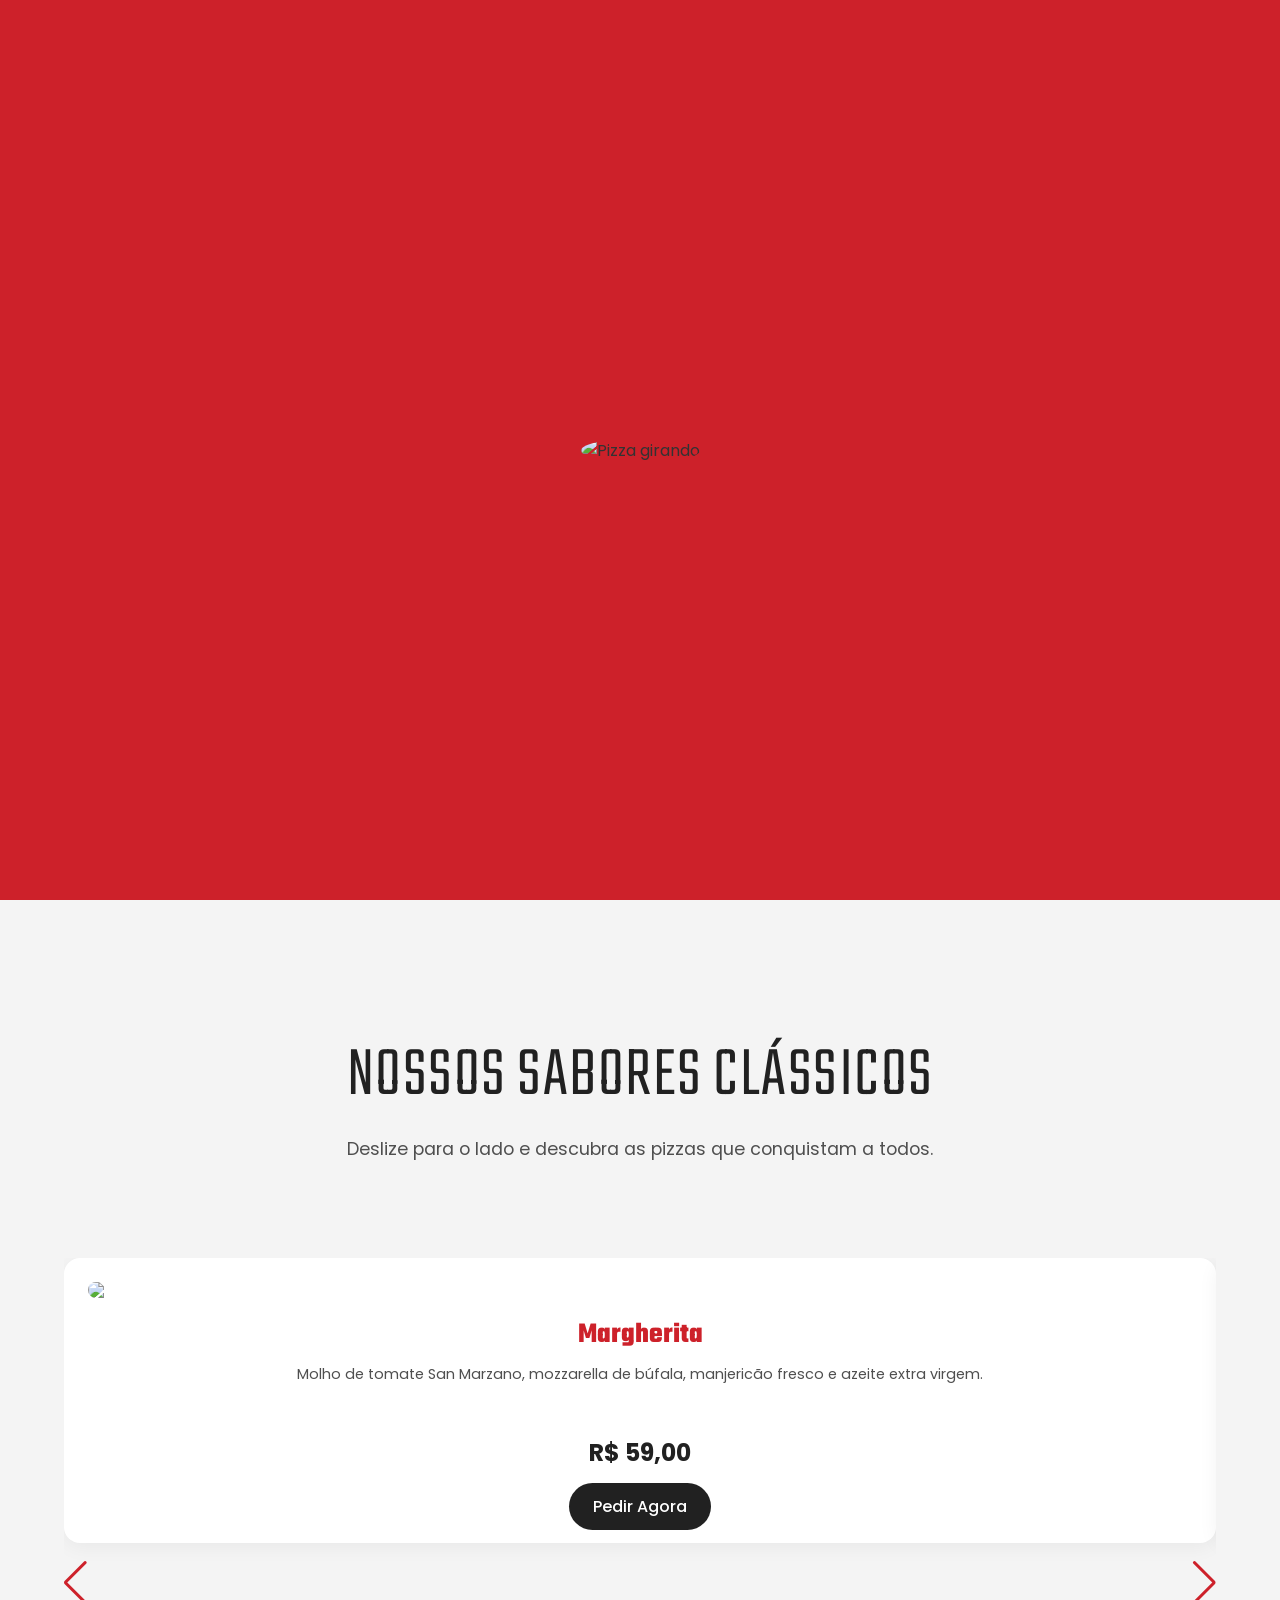
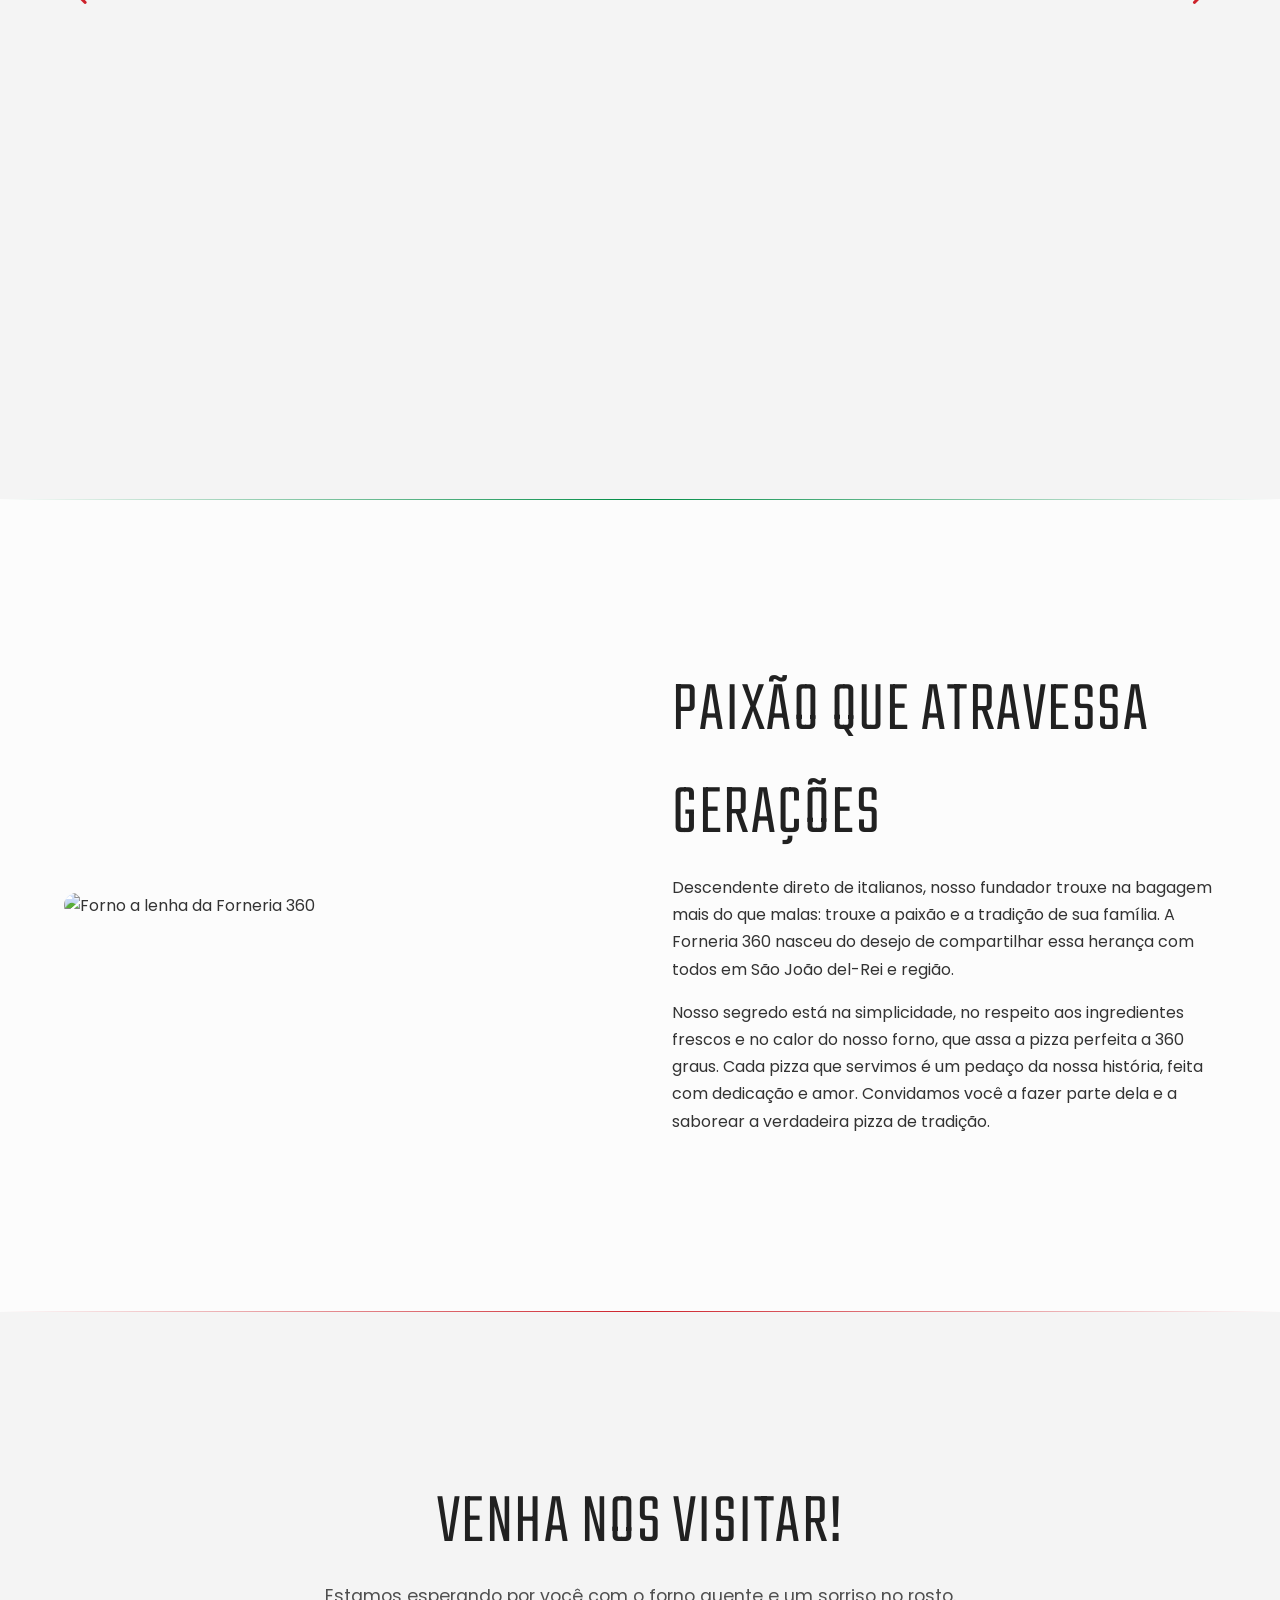
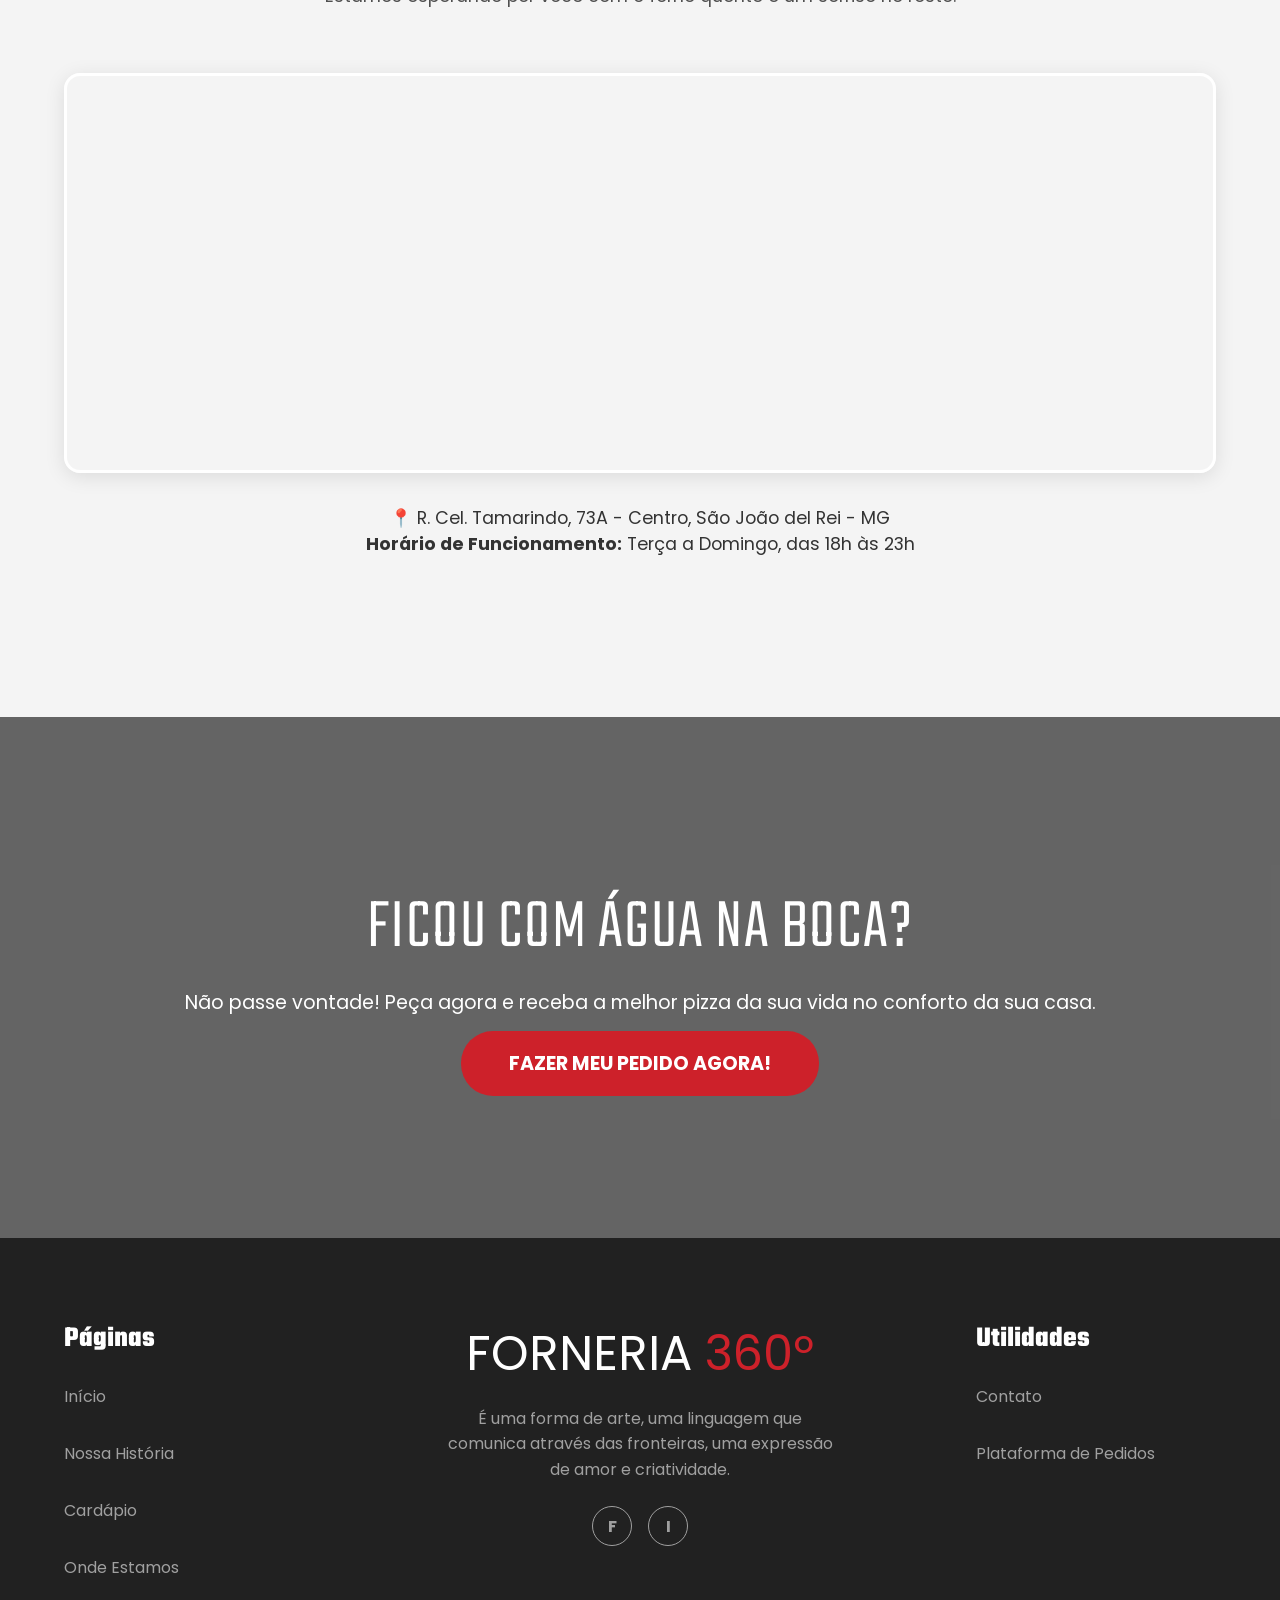
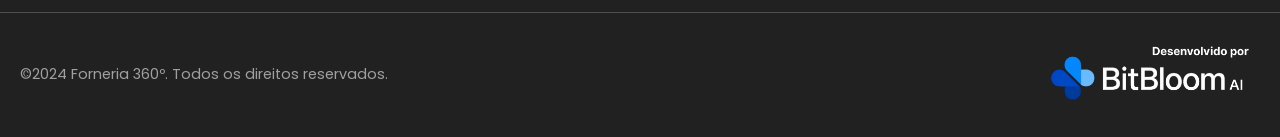
==== index.html @ ec09f600 "imagens" ====
<!DOCTYPE html>
<html lang="pt-BR">
<head>
    <meta charset="UTF-8">
    <meta name="viewport" content="width=device-width, initial-scale=1.0">
    <title>Forneria 360º - A Verdadeira Pizza Napolitana</title>
    
    <link rel="icon" type="image/png" href="/images/favicon.ico"> 

    <!-- CSS -->
    <link rel="stylesheet" href="style.css">
    
    <!-- Google Fonts -->
    <link rel="preconnect" href="https://fonts.googleapis.com">
    <link rel="preconnect" href="https://fonts.gstatic.com" crossorigin>
    <link href="https://fonts.googleapis.com/css2?family=Poppins:wght@300;400;500;600;700;800&family=Teko:wght@500;600;700&display=swap" rel="stylesheet">
    
    <!-- Swiper.js (Carrossel) -->
    <link rel="stylesheet" href="https://cdn.jsdelivr.net/npm/swiper@11/swiper-bundle.min.css"/>
    
    <!-- Leaflet.js (Mapa) -->
    <link rel="stylesheet" href="https://unpkg.com/leaflet@1.9.4/dist/leaflet.css" integrity="sha256-p4NxAoJBhIIN+hmNHrzRCf9tD/miZyoHS5obTRR9BMY=" crossorigin=""/>
</head>
<body>

    <!-- ===== PRELOADER (TELA DE LOADING) ===== -->
    <div id="preloader">
        <div class="pizza-spinner">
            <img src="/images/spinner.png" alt="Pizza girando" class="pizza-slice">
        </div>
    </div>

    <!-- ===== HEADER (CABEÇALHO) ===== -->
    <header id="header">
        <nav class="container">
            <!-- LOGO ATUALIZADA AQUI -->
            <a href="#home" class="logo">
                <img src="/images/logo_forneria.png" alt="Logo Forneria 360º">
            </a>
            <div class="menu">
                <ul class="grid">
                    <li><a class="title" href="#home">Início</a></li>
                    <li><a class="title" href="#menu-sabores">Cardápio</a></li>
                    <li><a class="title" href="#about">Nossa História</a></li>
                    <li><a class="title" href="#location">Onde Estamos</a></li>
                </ul>
            </div>
            <a href="https://instadelivery.com.br/forneria360?fbclid=PAZXh0bgNhZW0CMTEAAadMoeorT52bP5qOKK-mt5HWtqAfTH7kxWvKrYP82bFTUsYoMqRllgvjH0I85g_aem_zPpnWVK3sKu0GFdWntyaBA" target="_blank" class="btn-primary">Peça Online</a>
            <div class="toggle icon-menu">☰</div>
            <div class="toggle icon-close">✕</div>
        </nav>
    </header>

    <main>
        <!-- ===== HOME (SEÇÃO INICIAL) ===== -->
        <section class="section" id="home">
            <div class="container grid">
                <div class="image">
                    <img src="/images/banner_inicio.jpg" 
                         alt="Banner com uma pizza napolitana deliciosa"
                         onerror="this.onerror=null;this.src='https://placehold.co/600x600/c0392b/ffffff?text=Erro+ao+carregar+imagem';">
                </div>
                <div class="text">
                    <h1 class="title">A verdadeira arte da pizza napolitana</h1>
                    <p>Massa de longa fermentação, ingredientes frescos e paixão em cada fatia. Sinta o sabor da tradição direto do nosso forno para sua mesa.</p>
                    <a class="button" href="https://instadelivery.com.br/forneria360?fbclid=PAZXh0bgNhZW0CMTEAAadMoeorT52bP5qOKK-mt5HWtqAfTH7kxWvKrYP82bFTUsYoMqRllgvjH0I85g_aem_zPpnWVK3sKu0GFdWntyaBA" target="_blank" >Ver Cardápio</a>
                </div>
            </div>
        </section>

        <div class="divider-1"></div>

        <!-- ===== MENU DE SABORES (CARROSSEL) ===== -->
        <section class="section" id="menu-sabores">
            <div class="container">
                <header>
                    <h2 class="title">Nossos Sabores Clássicos</h2>
                    <p class="subtitle">Deslize para o lado e descubra as pizzas que conquistam a todos.</p>
                </header>
                <div class="swiper-container">
                    <div class="swiper">
                        <div class="swiper-wrapper">
                            <!-- Pizza Card 1 -->
                            <div class="swiper-slide">
                                <div class="pizza-card">
                                    <div class="pizza-image">
                                        <img src="/images/marguerita.jpg"
                                             onerror="this.onerror=null;this.src='https://placehold.co/400x400/27ae60/ffffff?text=Erro';">
                                    </div>
                                    <h3 class="pizza-title">Margherita</h3>
                                    <p class="pizza-description">Molho de tomate San Marzano, mozzarella de búfala, manjericão fresco e azeite extra virgem.</p>
                                    <span class="pizza-price">R$ 59,00</span>
                                    <a href="https://instadelivery.com.br/forneria360?fbclid=PAZXh0bgNhZW0CMTEAAadMoeorT52bP5qOKK-mt5HWtqAfTH7kxWvKrYP82bFTUsYoMqRllgvjH0I85g_aem_zPpnWVK3sKu0GFdWntyaBA" target="_blank" class="btn-secondary">Pedir Agora</a>
                                </div>
                            </div>
                            <!-- Pizza Card 2 -->
                            <div class="swiper-slide">
                                <div class="pizza-card">
                                    <div class="pizza-image">
                                        <img src="/images/calabresa.jpg"
                                             onerror="this.onerror=null;this.src='https://placehold.co/400x400/c0392b/ffffff?text=Erro';">
                                    </div>
                                    <h3 class="pizza-title">Calabresa</h3>
                                    <p class="pizza-description">Linguiça calabresa artesanal curada, cebola roxa caramelizada e azeitonas pretas.</p>
                                    <span class="pizza-price">R$ 59,00</span>
                                    <a href="https://instadelivery.com.br/forneria360?fbclid=PAZXh0bgNhZW0CMTEAAadMoeorT52bP5qOKK-mt5HWtqAfTH7kxWvKrYP82bFTUsYoMqRllgvjH0I85g_aem_zPpnWVK3sKu0GFdWntyaBA" target="_blank" class="btn-secondary">Pedir Agora</a>
                                </div>
                            </div>
                            <!-- Pizza Card 2 -->
                            <div class="swiper-slide">
                                <div class="pizza-card">
                                    <div class="pizza-image">
                                        <img src="/images/peperoni.jpg"
                                             onerror="this.onerror=null;this.src='https://placehold.co/400x400/c0392b/ffffff?text=Erro';">
                                    </div>
                                    <h3 class="pizza-title">Pepperoni</h3>
                                    <p class="pizza-description">Seu sabor marcante e levemente picante a torna uma das opções mais populares e amadas em pizzarias de todo o mundo.</p>
                                    <span class="pizza-price">R$ 75,00</span>
                                    <a href="https://instadelivery.com.br/forneria360?fbclid=PAZXh0bgNhZW0CMTEAAadMoeorT52bP5qOKK-mt5HWtqAfTH7kxWvKrYP82bFTUsYoMqRllgvjH0I85g_aem_zPpnWVK3sKu0GFdWntyaBA" target="_blank" class="btn-secondary">Pedir Agora</a>
                                </div>
                            </div>
                            <!-- Pizza Card 3 -->
                            <div class="swiper-slide">
                                <div class="pizza-card">
                                    <div class="pizza-image">
                                        <img src="/images/3queijos.jpg"
                                             onerror="this.onerror=null;this.src='https://placehold.co/400x400/f1c40f/ffffff?text=Erro';">
                                    </div>
                                    <h3 class="pizza-title">Três Queijos</h3>
                                    <p class="pizza-description">Uma combinação perfeita de mozzarella, provolone e parmesão.</p>
                                    <span class="pizza-price">R$ 69,00</span>
                                    <a href="https://instadelivery.com.br/forneria360?fbclid=PAZXh0bgNhZW0CMTEAAadMoeorT52bP5qOKK-mt5HWtqAfTH7kxWvKrYP82bFTUsYoMqRllgvjH0I85g_aem_zPpnWVK3sKu0GFdWntyaBA" target="_blank" class="btn-secondary">Pedir Agora</a>
                                </div>
                            </div>
                             <!-- Pizza Card 4 -->
                            <div class="swiper-slide">
                                <div class="pizza-card">
                                    <div class="pizza-image">
                                        <img src="/images/bacon.jpg"
                                             onerror="this.onerror=null;this.src='https://placehold.co/400x400/8e44ad/ffffff?text=Erro';">
                                    </div>
                                    <h3 class="pizza-title">Bacon</h3>
                                    <p class="pizza-description">Deliciosa combinação de bacon croante com cebola roxa, simplesmente irresistível.</p>
                                    <span class="pizza-price">R$ 59,00</span>
                                    <a href="https://instadelivery.com.br/forneria360?fbclid=PAZXh0bgNhZW0CMTEAAadMoeorT52bP5qOKK-mt5HWtqAfTH7kxWvKrYP82bFTUsYoMqRllgvjH0I85g_aem_zPpnWVK3sKu0GFdWntyaBA" target="_blank" class="btn-secondary">Pedir Agora</a>
                                </div>
                            </div>
                            <!-- Pizza Card 5 -->
                            <div class="swiper-slide">
                                <div class="pizza-card">
                                    <div class="pizza-image">
                                        <img src="/images/frango.jpg"
                                             onerror="this.onerror=null;this.src='https://placehold.co/400x400/8e44ad/ffffff?text=Erro';">
                                    </div>
                                    <h3 class="pizza-title">Frango</h3>
                                    <p class="pizza-description">Sabor que nunca se esquece, frango desfiado om milho verde.</p>
                                    <span class="pizza-price">R$ 59,00</span>
                                    <a href="https://instadelivery.com.br/forneria360?fbclid=PAZXh0bgNhZW0CMTEAAadMoeorT52bP5qOKK-mt5HWtqAfTH7kxWvKrYP82bFTUsYoMqRllgvjH0I85g_aem_zPpnWVK3sKu0GFdWntyaBA" target="_blank" class="btn-secondary">Pedir Agora</a>
                                </div>
                            </div>
                        </div>
                        <!-- Navegação do Carrossel -->
                        <div class="swiper-button-next"></div>
                        <div class="swiper-button-prev"></div>
                    </div>
                </div>
            </div>
        </section>

        <div class="divider-2"></div>

        <!-- ===== ABOUT (NOSSA HISTÓRIA) ===== -->
        <section class="section" id="about">
            <div class="container grid">
                <div class="image">
                     <img src="/images/fornoalenha.jpg" 
                         alt="Forno a lenha da Forneria 360"
                         onerror="this.onerror=null;this.src='https://placehold.co/600x700/008C45/ffffff?text=Erro';">
                </div>
                <div class="text">
                    <h2 class="title">Paixão que atravessa gerações</h2>
                    <p>Descendente direto de italianos, nosso fundador trouxe na bagagem mais do que malas: trouxe a paixão e a tradição de sua família. A Forneria 360 nasceu do desejo de compartilhar essa herança com todos em São João del-Rei e região.</p>
                    <p>Nosso segredo está na simplicidade, no respeito aos ingredientes frescos e no calor do nosso forno, que assa a pizza perfeita a 360 graus. Cada pizza que servimos é um pedaço da nossa história, feita com dedicação e amor. Convidamos você a fazer parte dela e a saborear a verdadeira pizza de tradição.</p>
                </div>
            </div>
        </section>

        <div class="divider-1"></div>

        <!-- ===== LOCATION (LOCALIZAÇÃO) ===== -->
        <section class="section" id="location">
        <div class="container">
            <header>
            <h2 class="title">Venha nos visitar!</h2>
            <p class="subtitle">Estamos esperando por você com o forno quente e um sorriso no rosto.</p>
            </header>

            <!-- LINK DO GOOGLE MAPS -->
            <a href="https://maps.app.goo.gl/hgy1tNFH4EYnuaqj9" 
            target="_blank" 
            rel="noopener noreferrer" 
            style="display:block;">
            <div id="map"></div>
            </a>

            <div class="address-info">
            <p>📍 R. Cel. Tamarindo, 73A - Centro, São João del Rei - MG</p>
            <p><strong>Horário de Funcionamento:</strong> Terça a Domingo, das 18h às 23h</p>
            </div>
        </div>
        </section>
        
        <!-- ===== CTA FINAL ===== -->
        <section class="section" id="cta-final">
            <div class="container">
                <h2 class="title">Ficou com água na boca?</h2>
                <p>Não passe vontade! Peça agora e receba a melhor pizza da sua vida no conforto da sua casa.</p>
                <a href="https://instadelivery.com.br/forneria360?fbclid=PAZXh0bgNhZW0CMTEAAadMoeorT52bP5qOKK-mt5HWtqAfTH7kxWvKrYP82bFTUsYoMqRllgvjH0I85g_aem_zPpnWVK3sKu0GFdWntyaBA" target="_blank" class="btn-primary-lg">Fazer meu Pedido Agora!</a>
            </div>
        </section>

    </main>

    <!-- ===== FOOTER (RODAPÉ) ===== -->
    <footer class="section">
        <div class="container footer-grid">
            <!-- Coluna de Páginas -->
            <div class="footer-links">
                <h3 class="footer-title">Páginas</h3>
                <ul>
                    <li><a href="#home">Início</a></li>
                    <li><a href="#about">Nossa História</a></li>
                    <li><a href="#menu-sabores">Cardápio</a></li>
                    <li><a href="#location">Onde Estamos</a></li>
                </ul>
            </div>

            <!-- Coluna Central -->
            <div class="footer-brand">
                <a class="logo logo-alt" href="#home">FORNERIA <span>360º</span></a>
                <p class="footer-description">É uma forma de arte, uma linguagem que comunica através das fronteiras, uma expressão de amor e criatividade.</p>
                <div class="social-links">
                    <a href="https://www.facebook.com/people/Forneria-360/61574244879797/#" target="_blank" class="social-icon">F</a>
                    <a href="https://www.instagram.com/forneria_360/" target="_blank" class="social-icon">I</a>
                </div>
            </div>

            <!-- Coluna de Utilidades -->
            <div class="footer-links">
                <h3 class="footer-title">Utilidades</h3>
                <ul>
                    <li><a href="https://wa.me/5532999413289?text=Gostaria%20de%20pedir%20uma%20pizza!" target="_blank" >Contato</a></li>
                    <li><a href="https://instadelivery.com.br/forneria360?fbclid=PAZXh0bgNhZW0CMTEAAadMoeorT52bP5qOKK-mt5HWtqAfTH7kxWvKrYP82bFTUsYoMqRllgvjH0I85g_aem_zPpnWVK3sKu0GFdWntyaBA" target="_blank" >Plataforma de Pedidos</a></li>
                </ul>
            </div>
        </div>
        <div class="footer-bottom">
            <p>©2024 Forneria 360º. Todos os direitos reservados.</p>
            <div class="developer">
                <a href="https://bitbloomai.com" target="_blank">
                  <img class="logoBB" src="/images/bbai-logo.png" alt="Logo BitBloom AI">
                </a>
            </div>
        </div>
    </footer>

    <!-- Scripts -->
    <!-- Swiper.js -->
    <script src="https://cdn.jsdelivr.net/npm/swiper@11/swiper-bundle.min.js"></script>
    <!-- Leaflet.js -->
    <script src="https://unpkg.com/leaflet@1.9.4/dist/leaflet.js" integrity="sha256-20nQCchB9co0qIjJZRGuk2/Z9VM+kNiyxNV1lvTlZBo=" crossorigin=""></script>
    <!-- ScrollReveal (Animações de Scroll) -->
    <script src="https://unpkg.com/scrollreveal"></script>
    <!-- Arquivo JS principal -->
    <script src="script.js"></script>
</body>
</html>
---- style.css ----
/* ===== RESET ===== */
* {
    margin: 0;
    padding: 0;
    box-sizing: border-box;
}

html {
    scroll-behavior: smooth;
}

body {
    font: 400 1rem 'Poppins', sans-serif;
    color: #333;
    background: #fcfcfc;
    -webkit-font-smoothing: antialiased;
}

ul {
    list-style: none;
}

a {
    text-decoration: none;
    color: inherit;
}

img {
    width: 100%;
    height: auto;
    display: block;
}

/* ===== VARIÁVEIS ===== */
:root {
    --header-height: 4.5rem;

    /* Cores */
    --color-red: #CD212A;
    --color-green: #008C45;
    --color-white: #FFFFFF;
    --color-dark: #212121;
    --color-gray: #4F4F4F;
    --color-light-gray: #f4f4f4;

    /* Fontes */
    --title-font: 'Teko', sans-serif;
    --body-font: 'Poppins', sans-serif;
}

/* ===== LAYOUT GERAL ===== */
.container {
    max-width: 1200px;
    margin-left: 1.5rem;
    margin-right: 1.5rem;
    padding: 0 1rem;
}

.grid {
    display: grid;
    gap: 2rem;
}

.section {
    padding: calc(5rem + var(--header-height)) 0;
}

.section header {
    margin-bottom: 4rem;
    text-align: center;
}

.section .title {
    font-family: var(--title-font);
    font-size: 1.5rem;
    font-weight: 300;
    color: var(--color-dark);
    text-transform: uppercase;
    letter-spacing: 1.5px;
    margin-bottom: 0.5rem;
}

.section .subtitle {
    font-size: 1.1rem;
    color: var(--color-gray);
}

.divider-1 {
    height: 1px;
    background: linear-gradient(to right, transparent, var(--color-red), transparent);
}

.divider-2 {
    height: 1px;
    background: linear-gradient(to right, transparent, var(--color-green), transparent);
}


/* ===== PRELOADER ===== */
#preloader {
    position: fixed;
    top: 0;
    left: 0;
    width: 100%;
    height: 100%;
    background: var(--color-red);
    z-index: 1000;
    display: flex;
    justify-content: center;
    align-items: center;
    transition: opacity 0.5s ease-out, visibility 0.5s ease-out;
}

#preloader.hide {
    opacity: 0;
    visibility: hidden;
}

.pizza-spinner .pizza-slice {
    animation: spin 1.5s linear infinite;
    border-radius: 50%;
}

@keyframes spin {
    0% { transform: rotate(0deg); }
    100% { transform: rotate(360deg); }
}

/* ===== HEADER ===== */
#header {
    width: 100%;
    border-bottom: 1px solid #e4e4e4;
    position: fixed;
    top: 0;
    left: 0;
    z-index: 100;
    background-color: var(--color-white);
    transition: all 0.3s ease-in-out;
}

#header.scroll {
    box-shadow: 0 2px 15px rgba(0,0,0,0.1);
}

#header nav {
    height: var(--header-height);
    display: flex;
    justify-content: space-between;
    align-items: center;
}

/* ESTILO ATUALIZADO PARA A LOGO */
.logo img {
    height: 60px; /* Ajuste a altura da sua logo conforme necessário */
    width: auto;
}

#header .menu {
    margin-left: auto;
}

#header .menu ul {
    display: flex;
    gap: 2rem;
}

#header .menu ul li a.title {
    position: relative;
    font-weight: 500;
    transition: color 0.3s;
}

#header .menu ul li a.title::after {
    content: '';
    width: 0;
    height: 2px;
    background-color: var(--color-red);
    position: absolute;
    left: 0;
    bottom: -0.5rem;
    transition: width 0.3s;
}

#header .menu ul li a.title:hover,
#header .menu ul li a.title.active {
    color: var(--color-red);
}
#header .menu ul li a.title:hover::after,
#header .menu ul li a.title.active::after {
    width: 100%;
}

.btn-primary {
    background: var(--color-red);
    color: var(--color-white);
    padding: 0.75rem 1.5rem;
    border-radius: 2rem;
    font-weight: 500;
    transition: background 0.3s, transform 0.3s;
    margin-left: 2rem;
}

.btn-primary:hover {
    background: #a71c23;
    transform: translateY(-3px);
}

.toggle {
    font-size: 1.5rem;
    cursor: pointer;
    display: none; /* Escondido por padrão */
}

/* ===== HOME SECTION ===== */
#home {
    overflow: hidden;
}

#home .container {
    display: grid;
    grid-template-columns: 1fr 1fr;
    align-items: center;
    gap: 4rem;
}

#home .image img {
    border-radius: 1rem;
    animation: float 4s ease-in-out infinite;
}

@keyframes float {
    0% { transform: translateY(0px); }
    50% { transform: translateY(-20px); }
    100% { transform: translateY(0px); }
}

#home .text h1 {
    font-family: var(--title-font);
    font-size: 4.5rem;
    line-height: 1.1;
    margin-bottom: 1.5rem;
    color: var(--color-dark);
}

#home .text p {
    margin-bottom: 2rem;
    font-size: 1.2rem;
    color: var(--color-gray);
}

#home .button {
    background: var(--color-green);
    min-height: 50px;
    min-width: 250px;
    text-align: center;
    color: var(--color-white);
    padding: 1rem 2.5rem;
    border-radius: 2rem;
    font-weight: 600;
    display: inline-block;
    transition: background 0.3s, transform 0.3s;
}

#home .button:hover {
    background: #006a35;
    transform: translateY(-3px);
}

/* ===== MENU DE SABORES (CARROSSEL) ===== */
#menu-sabores {
    background: var(--color-light-gray);
}

.swiper-container {
    width: 100%;
    padding: 2rem 0;
}

.swiper {
    padding: 0 2rem 3rem 2rem; /* Espaço para as setas e paginação */
}

.pizza-card {
    background: var(--color-white);
    border-radius: 1rem;
    overflow: hidden;
    max-height: 700px;
    text-align: center;
    box-shadow: 0 4px 20px rgba(0,0,0,0.05);
    transition: transform 0.3s, box-shadow 0.3s;
    padding: 1.5rem;
}

.pizza-card:hover {
    transform: translateY(-10px);
    box-shadow: 0 8px 30px rgba(0,0,0,0.1);
}

.pizza-image img {
    border-radius: 0.5rem;
    margin-bottom: 1rem;
    max-height: 380px;
}

.pizza-title {
    font-family: var(--title-font);
    font-size: 1.8rem;
    color: var(--color-red);
    margin-bottom: 0.5rem;
}

.pizza-description {
    font-size: 0.9rem;
    color: var(--color-gray);
    margin-bottom: 1rem;
    min-height: 55px; /* Para alinhar os botões */
}

.pizza-price {
    display: block;
    font-weight: 700;
    font-size: 1.5rem;
    color: var(--color-dark);
    margin-bottom: 1.5rem;
}

.btn-secondary {
    background: var(--color-dark);
    color: var(--color-white);
    padding: 0.75rem 1.5rem;
    border-radius: 2rem;
    font-weight: 500;
    transition: background 0.3s;
}

.btn-secondary:hover {
    background: var(--color-red);
}

.swiper-button-next {
    color: var(--color-red) !important;
    right: -2px !important; /* Afasta o botão da direita */
}

.swiper-button-prev {
    color: var(--color-red) !important;
    left: -2px !important; /* Afasta o botão da esquerda */
}


/* ===== ABOUT SECTION ===== */
#about .container {
    grid-template-columns: 1fr 1fr;
    align-items: center;
    gap: 4rem;
}

#about .image img {
    border-radius: 1rem;
    max-height: 600px;
    max-width: 100px;
}

#about .text .title {
    text-align: left;
}

#about .text p {
    line-height: 1.7;
    margin-bottom: 1rem;
}

/* ===== LOCATION SECTION ===== */
#location {
    background: var(--color-light-gray);
}

#map {
    width: 100%;
    height: 400px;
    border-radius: 1rem;
    border: 3px solid var(--color-white);
    box-shadow: 0 4px 20px rgba(0,0,0,0.1);
    z-index: 1; /* Para o mapa aparecer corretamente */
}

.address-info {
    text-align: center;
    margin-top: 2rem;
    font-size: 1.1rem;
}

/* ===== CTA FINAL ===== */
#cta-final {
    background: url('/images/banner_final.jpg') no-repeat center center;
    background-size: cover;
    text-align: center;
    color: var(--color-white);
    position: relative;
}

#cta-final::before {
    content: '';
    position: absolute;
    top: 0;
    left: 0;
    width: 100%;
    height: 100%;
    background: rgba(0,0,0,0.6);
}

#cta-final .container {
    position: relative;
    z-index: 2;
}

#cta-final .title {
    color: var(--color-white);
}

#cta-final p {
    font-size: 1.2rem;
    margin-bottom: 2rem;
}

.btn-primary-lg {
    background: var(--color-red);
    color: var(--color-white);
    padding: 1.2rem 3rem;
    border-radius: 2rem;
    font-weight: 700;
    font-size: 1.2rem;
    text-transform: uppercase;
    transition: background 0.3s, transform 0.3s;
}

.btn-primary-lg:hover {
    background: #a71c23;
    transform: scale(1.05);
}

/* ===== FOOTER ===== */
footer.section {
    background: var(--color-dark);
    color: var(--color-white);
    padding: 5rem 0 2rem;
}

.footer-grid {
    display: grid;
    grid-template-columns: 1fr 2fr 1fr;
    gap: 3rem;
    align-items: start;
    padding-bottom: 3rem;
    border-bottom: 1px solid var(--color-gray);
}

.footer-title {
    font-family: var(--title-font);
    font-size: 1.8rem;
    color: var(--color-white);
    margin-bottom: 1.5rem;
}

.footer-links ul li {
    margin-bottom: 2rem;
}

.footer-links ul li a {
    color: #a0a0a0;
    transition: color 0.3s;
}

.footer-links ul li a:hover {
    color: var(--color-white);
}

.footer-brand {
    text-align: center;
}

.footer-brand .logo-alt {
    color: var(--color-white);
    font-size: 3rem;
    margin-bottom: 1rem;
    display: inline-block;
}

.footer-brand .logo-alt span {
    color: var(--color-red);
}

.footer-description {
    color: #a0a0a0;
    max-width: 400px;
    margin: 0 auto 1.5rem auto;
    line-height: 1.6;
}

.social-links {
    display: flex;
    justify-content: center;
    gap: 1rem;
}

.social-icon {
    width: 40px;
    height: 40px;
    border-radius: 50%;
    border: 1px solid #a0a0a0;
    display: flex;
    justify-content: center;
    align-items: center;
    color: #a0a0a0;
    font-weight: bold;
    transition: all 0.3s;
}

.social-icon:hover {
    background: var(--color-red);
    border-color: var(--color-red);
    color: var(--color-white);
    transform: translateY(-3px);
}

.footer-bottom {
    display: flex;
    margin-left: 20px;
    justify-content: space-between;
    align-items: center;
    padding-top: 2rem;
    font-size: 0.9rem;
    color: #a0a0a0;
}

.logoBB {
    padding-right: 30px;
    max-height: 60px;
}


/* ===== RESPONSIVIDADE (MOBILE) ===== */
@media (max-width: 992px) {
    .container {
        margin-left: 1rem;
        margin-right: 1rem;
    }
    .section .title {
        font-size: 2rem;
    }
    
    /* Menu Mobile */
    #header .menu {
        position: fixed;
        top: var(--header-height);
        left: -100%;
        width: 100%;
        height: calc(100vh - var(--header-height));
        background: var(--color-white);
        flex-direction: column;
        justify-content: center;
        align-items: center;
        transition: left 0.4s ease;
    }

    #header .menu.show {
        left: 0;
    }

    #header .menu ul {
        flex-direction: column;
        text-align: center;
    }

    #header .menu ul li a.title {
        font-size: 1.5rem;
    }

    .btn-primary {
        display: none; /* Esconde o botão principal no mobile */
    }

    .toggle {
        display: block; /* Mostra o ícone do menu */
    }

    .icon-close {
        display: none;
    }
    
    body.nav-open .icon-menu { display: none; }
    body.nav-open .icon-close { display: block; }
    
    #home .container, #about .container {
        grid-template-columns: 1fr;
        text-align: center;
    }
    
    #home .image {
        order: -1; /* Imagem vem antes do texto */
        margin-bottom: 2rem;
    }
    
    #home .text h1 {
        font-size: 3.5rem;
    }
    
    #about .text .title {
        text-align: center;
    }
    
    .footer-grid {
        grid-template-columns: 1fr;
        text-align: center;
    }
    
    .footer-bottom {
        flex-direction: column;
        gap: 1rem;
    }
    .btn-primary-lg {
        margin-top: 20px;
        font-size: 0.9rem;
    }
}

/* ===== RESPONSIVIDADE (DEPOIS DE 1200PX) ===== */
@media (min-width: 1200px) {
    /* Ajusta o container para ter um padding maior e ficar mais centralizado */
    .container {
        max-width: 1400px; /* Ou um valor maior, dependendo do design */
        margin-left: auto;
        margin-right: auto;
        padding: 0 4rem; /* Aumenta o espaçamento lateral em telas grandes */
    }

    /* Aumenta o espaçamento vertical entre as seções para dar mais "respiro" */
    .section {
        padding: 10rem 0;
    }

    /* Ajusta o tamanho da fonte para os títulos principais */
    .section .title {
        font-size: 4.5rem;
    }

    /* Aumenta o espaçamento do grid para telas maiores */
    .grid {
        gap: 4rem;
    }

    /* Ajusta o layout da seção Home para telas grandes */
    #home .text h1 {
        font-size: 5.5rem; /* Aumenta o tamanho do título principal */
        margin-bottom: 2rem;
    }

    #home .text p {
        font-size: 1.5rem; /* Aumenta o tamanho da fonte do parágrafo */
    }

    /* Ajusta a largura da imagem na seção About para evitar que fique muito larga */
    #about .image img {
        max-width: 600px;
    }

    /* Garante que o footer ocupe a largura total e o conteúdo se alinhe */
    .footer-grid {
        max-width: 1400px;
        margin: 0 auto;
        padding: 0 4rem;
        gap: 6rem;
    }
}
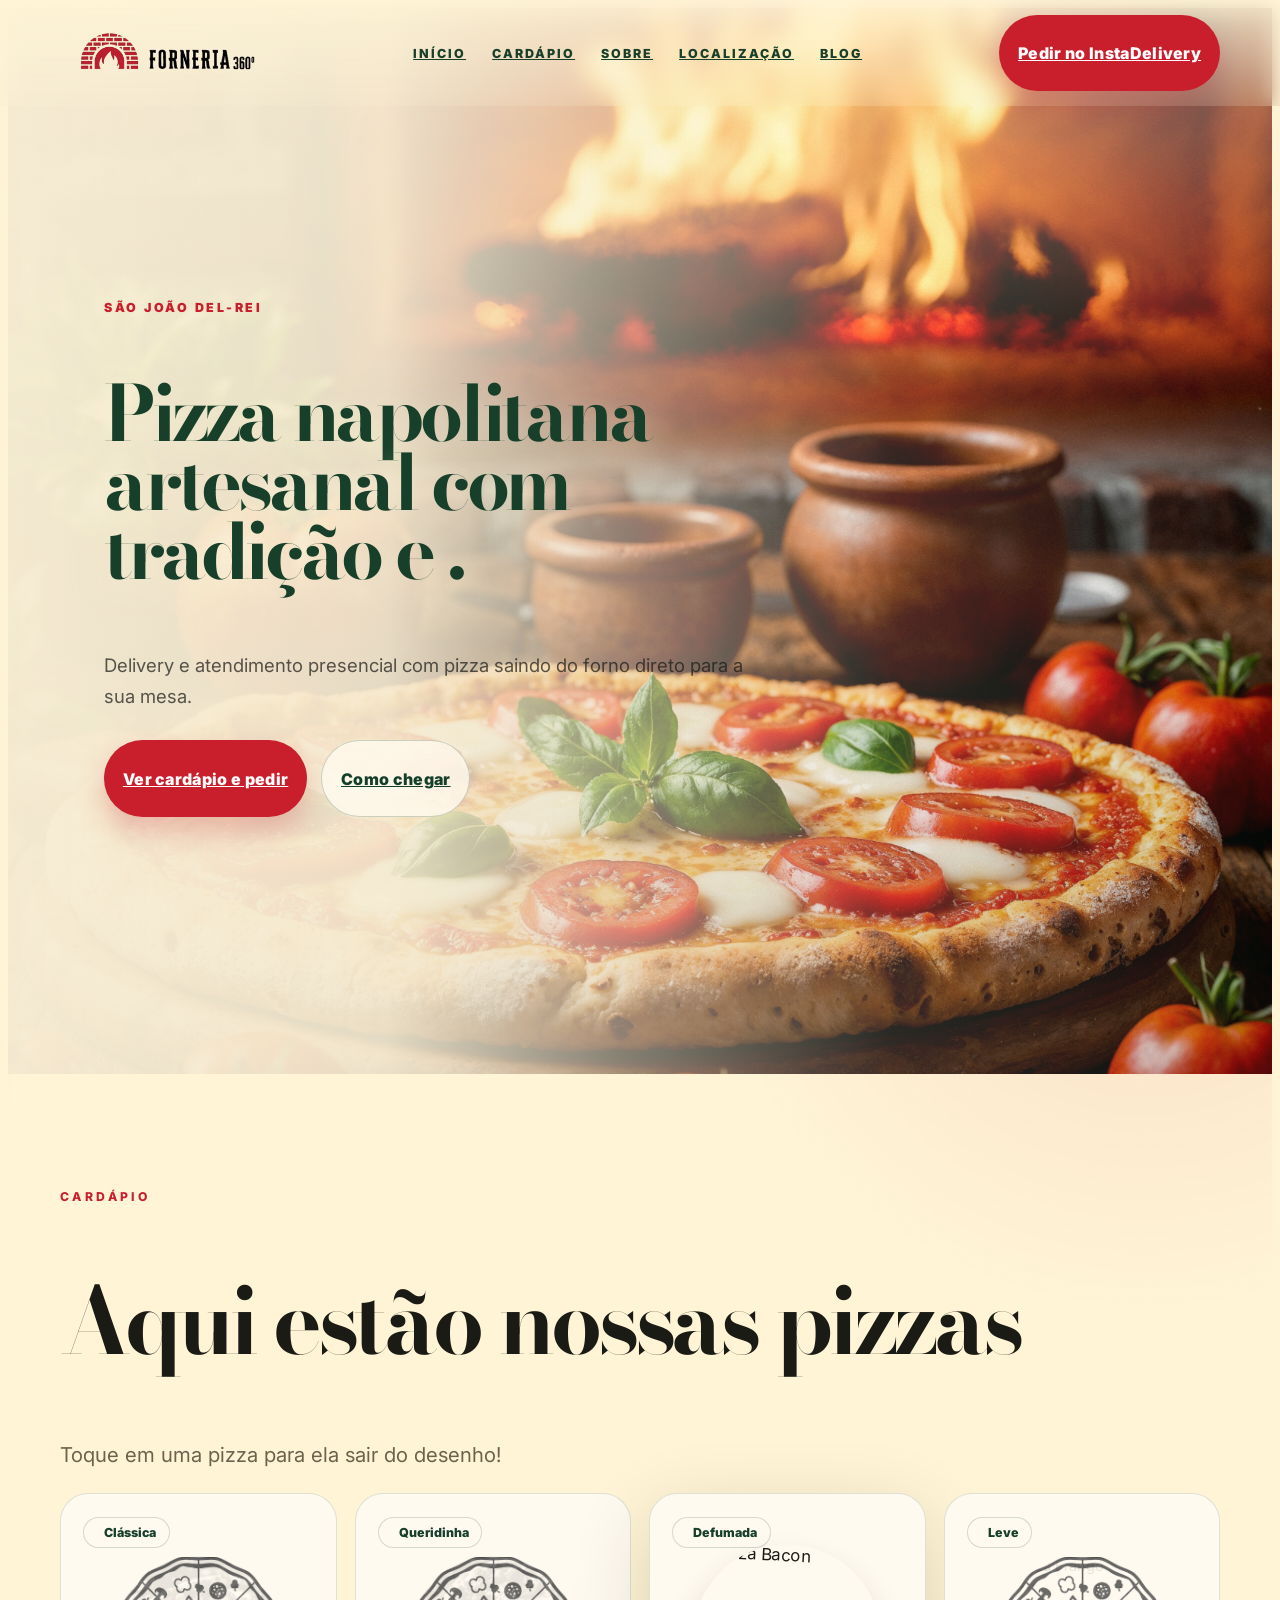
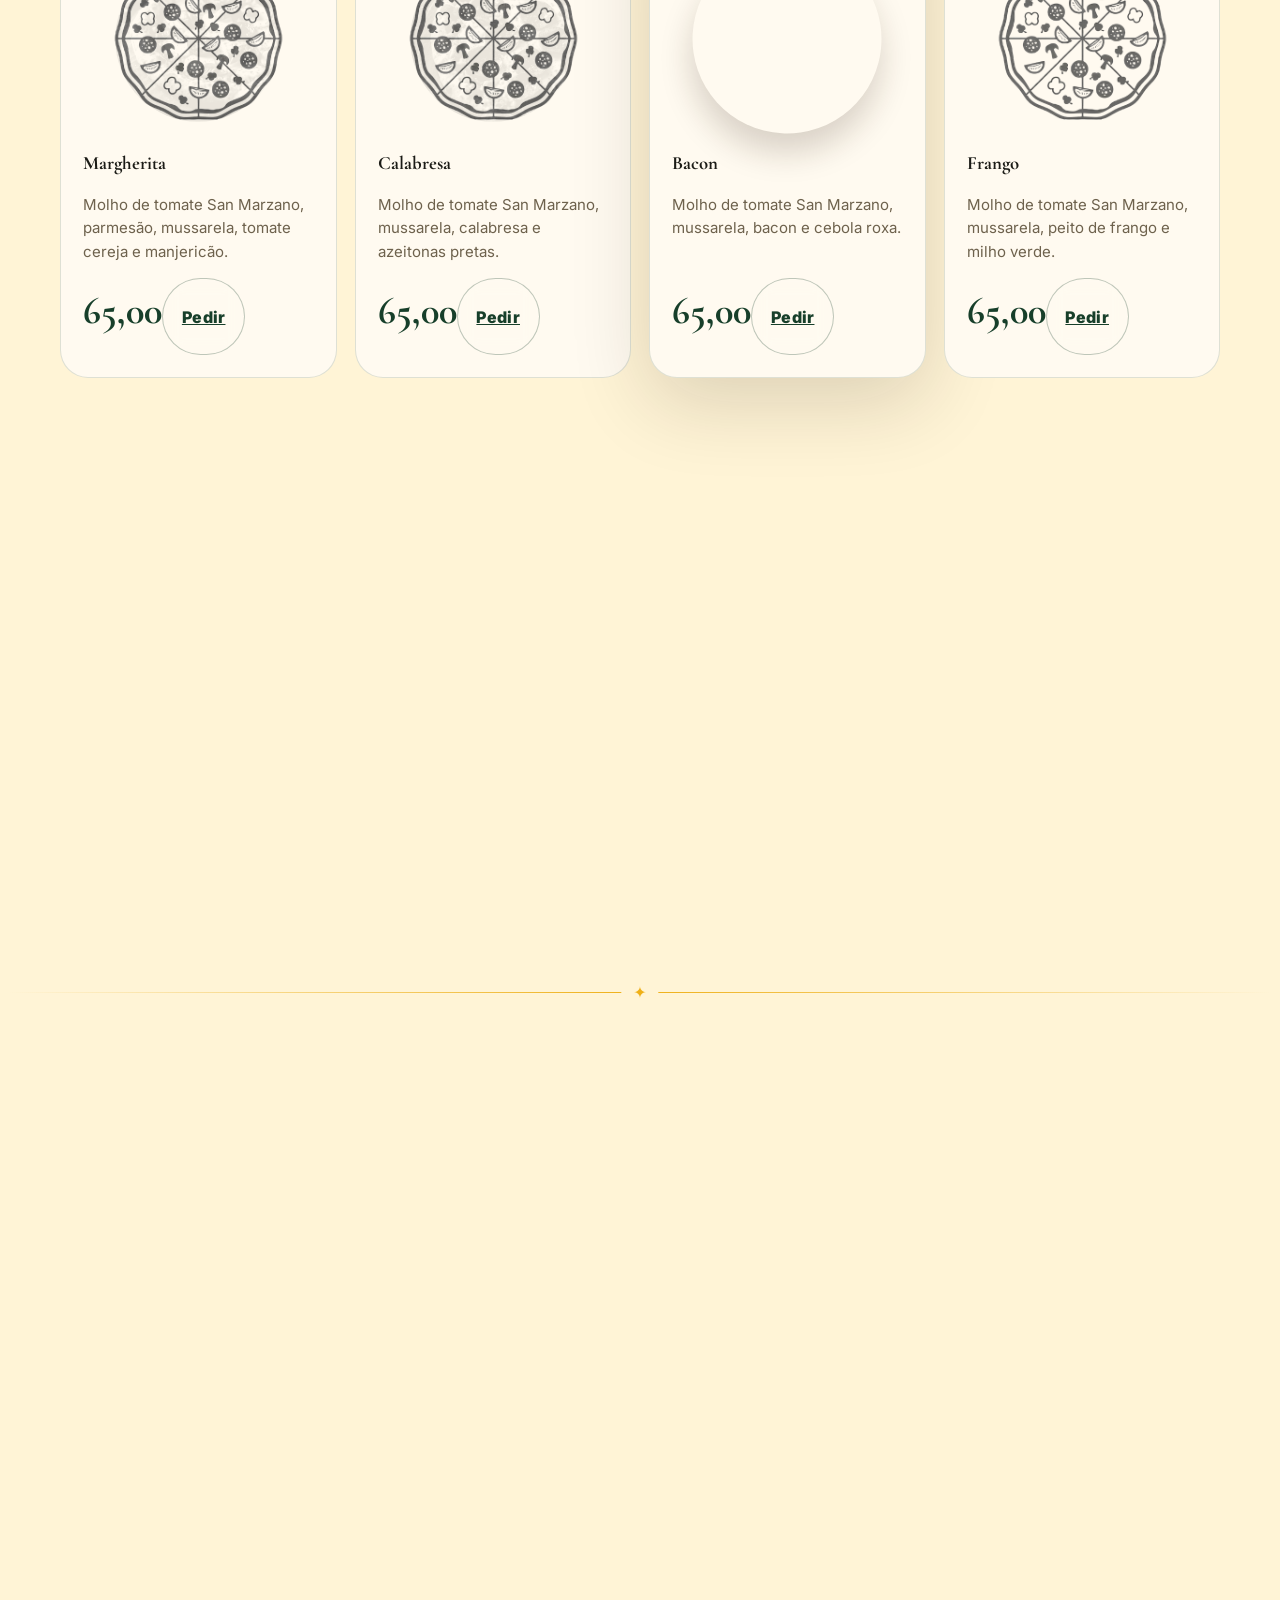
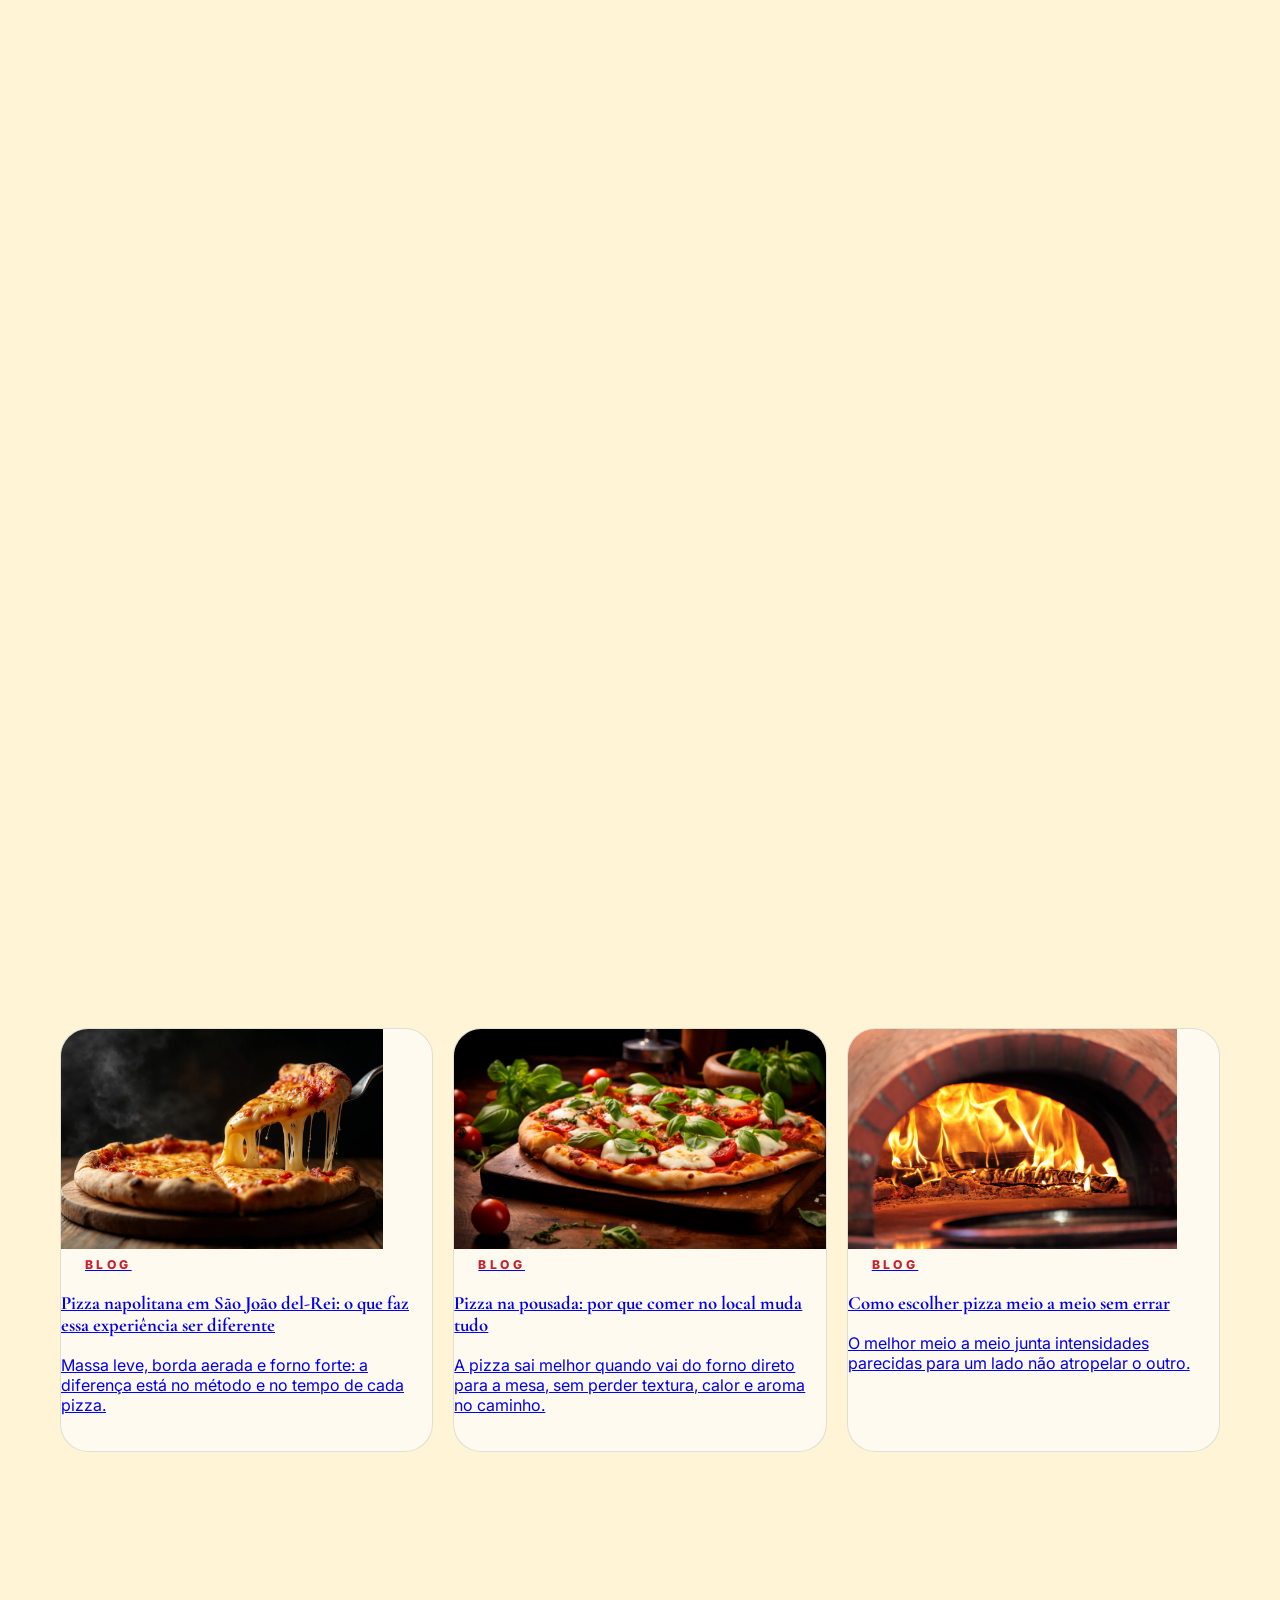
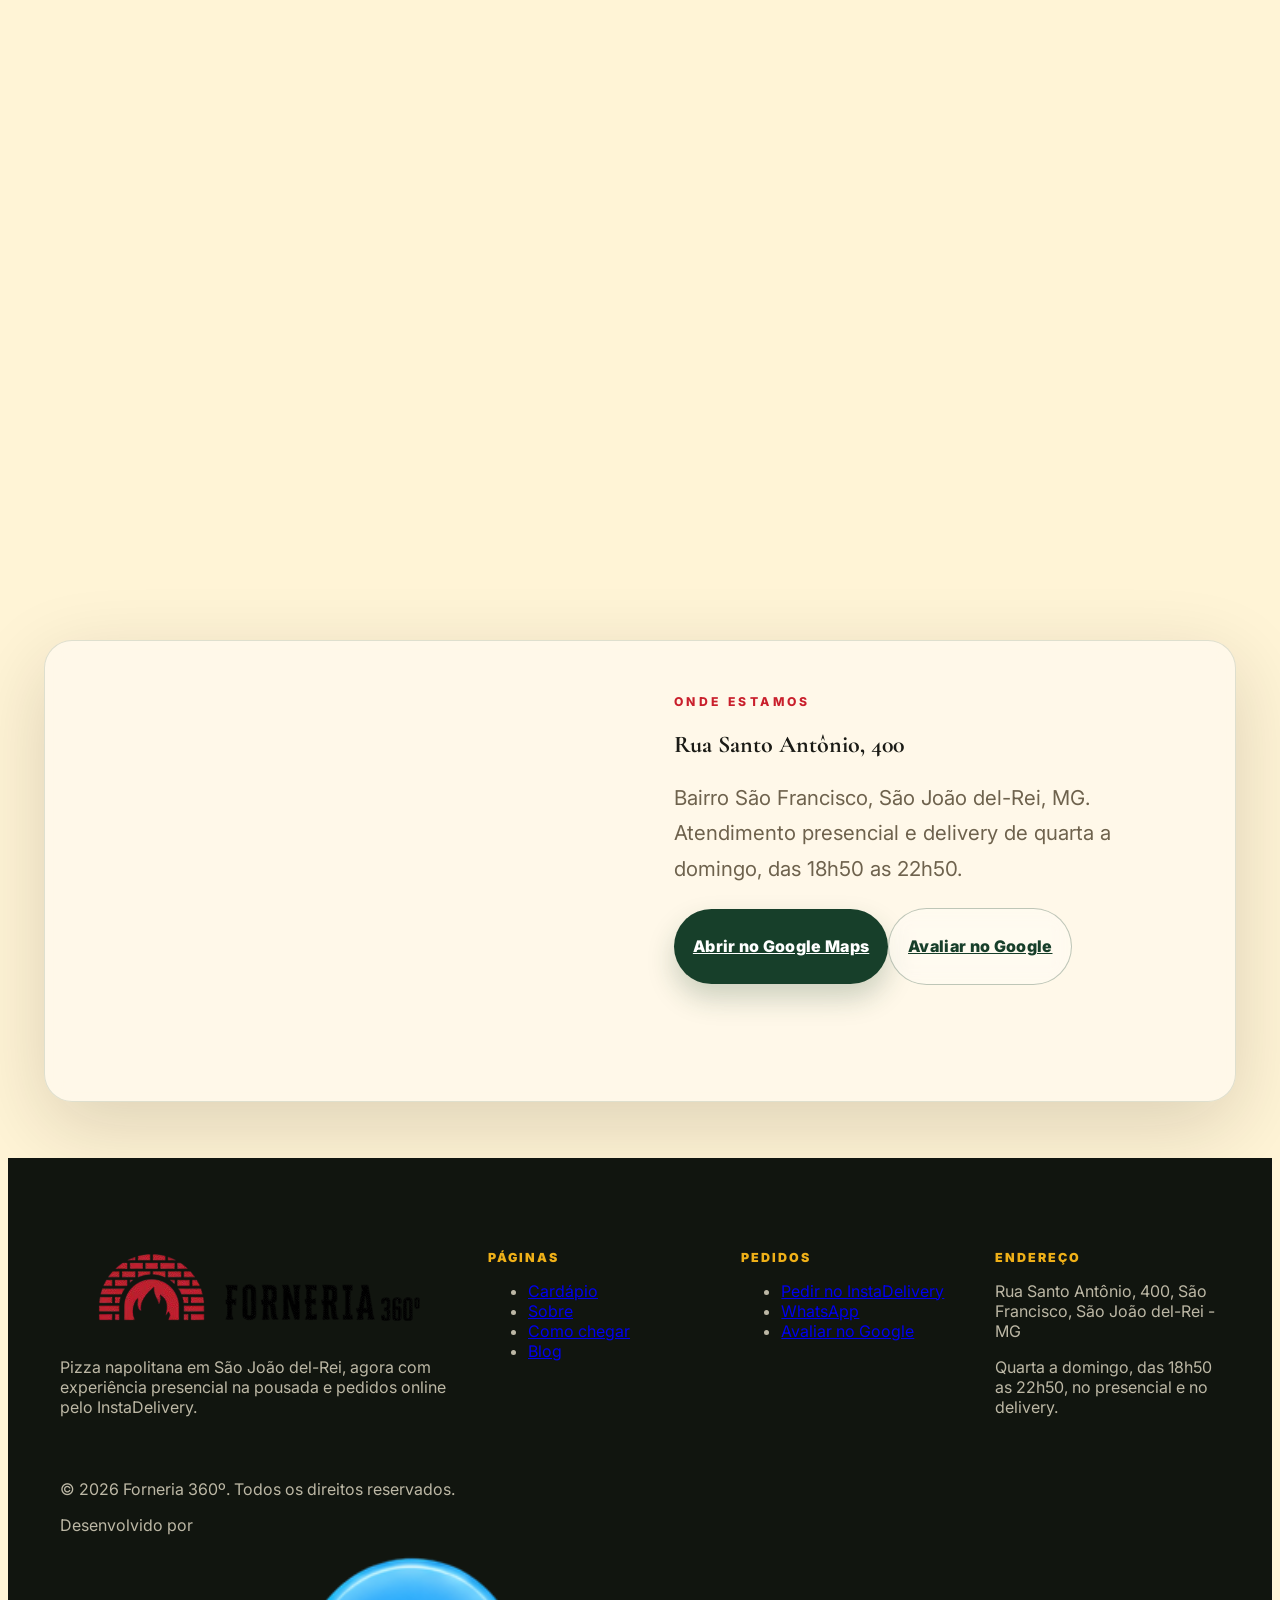
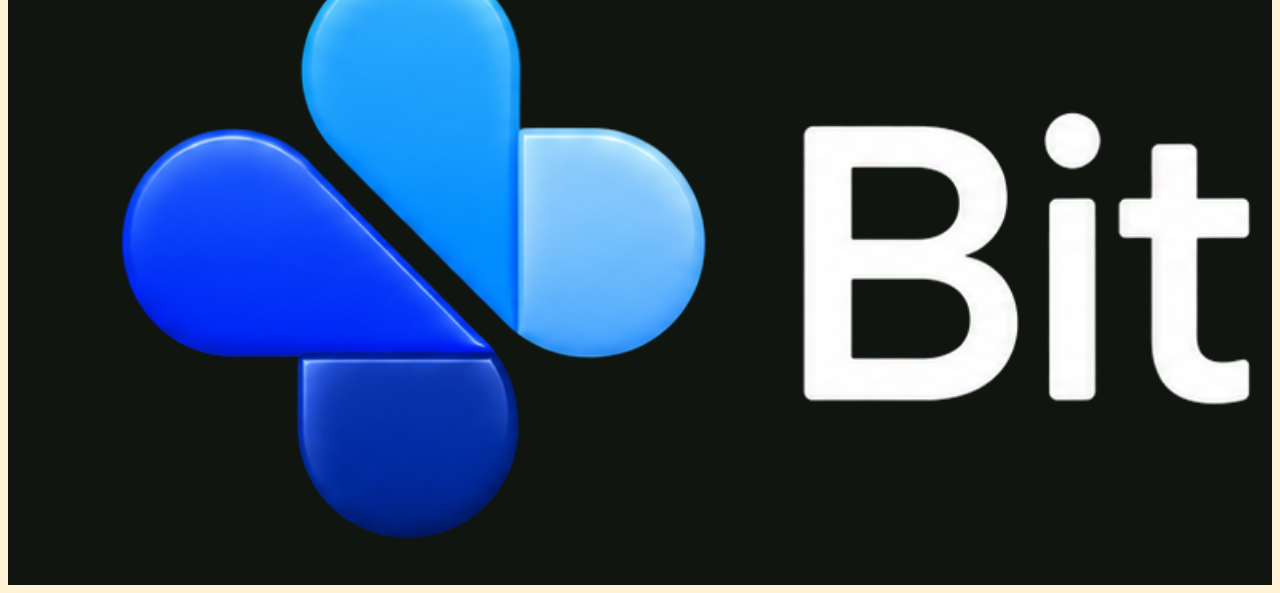
==== commit 37feba91: "total reformulacao do website da forneria" ====
--- a/index.html
+++ b/index.html
@@ -1,277 +1,1981 @@
-<!DOCTYPE html>
+﻿<!doctype html>
 <html lang="pt-BR">
-<head>
-    <meta charset="UTF-8">
-    <meta name="viewport" content="width=device-width, initial-scale=1.0">
-    <title>Forneria 360º - A Verdadeira Pizza Napolitana</title>
-    
-    <link rel="icon" type="image/png" href="/images/favicon.ico"> 
-
-    <!-- CSS -->
-    <link rel="stylesheet" href="style.css">
-    
-    <!-- Google Fonts -->
-    <link rel="preconnect" href="https://fonts.googleapis.com">
-    <link rel="preconnect" href="https://fonts.gstatic.com" crossorigin>
-    <link href="https://fonts.googleapis.com/css2?family=Poppins:wght@300;400;500;600;700;800&family=Teko:wght@500;600;700&display=swap" rel="stylesheet">
-    
-    <!-- Swiper.js (Carrossel) -->
-    <link rel="stylesheet" href="https://cdn.jsdelivr.net/npm/swiper@11/swiper-bundle.min.css"/>
-    
-    <!-- Leaflet.js (Mapa) -->
-    <link rel="stylesheet" href="https://unpkg.com/leaflet@1.9.4/dist/leaflet.css" integrity="sha256-p4NxAoJBhIIN+hmNHrzRCf9tD/miZyoHS5obTRR9BMY=" crossorigin=""/>
-</head>
-<body>
-
-    <!-- ===== PRELOADER (TELA DE LOADING) ===== -->
-    <div id="preloader">
-        <div class="pizza-spinner">
-            <img src="/images/spinner.png" alt="Pizza girando" class="pizza-slice">
+  <head>
+    <meta charset="UTF-8" />
+    <meta name="viewport" content="width=device-width, initial-scale=1.0" />
+    <title>Forneria 360º | Pizza napolitana em São João del-Rei</title>
+    <meta
+      name="description"
+      content="Pizza napolitana em São João del-Rei, agora com atendimento presencial de quarta a domingo na Rua Santo Antônio, 400, São Francisco. Peça pelo InstaDelivery."
+    />
+    <meta name="theme-color" content="#173f2a" />
+    <link rel="canonical" href="https://www.forneria360.com.br/" />
+    <meta property="og:type" content="website" />
+    <meta
+      property="og:title"
+      content="Forneria 360º | Pizza napolitana em São João del-Rei"
+    />
+    <meta
+      property="og:description"
+      content="Pizza napolitana em São João del-Rei, agora com atendimento presencial de quarta a domingo na Rua Santo Antônio, 400, São Francisco. Peça pelo InstaDelivery."
+    />
+    <meta property="og:url" content="https://www.forneria360.com.br/" />
+    <meta
+      property="og:image"
+      content="./assets/cardapio-atual-forneria-360.jpeg"
+    />
+    <meta name="twitter:card" content="summary_large_image" />
+    <link
+      rel="icon"
+      href="./assets/favicon.ico"
+      type="image/x-icon"
+    />
+    <link rel="preconnect" href="https://fonts.googleapis.com" />
+    <link rel="preconnect" href="https://fonts.gstatic.com" crossorigin />
+    <link
+      href="https://fonts.googleapis.com/css2?family=Bodoni+Moda:opsz,wght@6..96,600;6..96,800&family=Cormorant+Garamond:wght@500;600;700&family=Inter:wght@400;500;700;800;900&display=swap"
+      rel="stylesheet"
+    />
+    <script src="https://cdn.tailwindcss.com"></script>
+    <style>
+      :root {
+        --cream: #fff4d6;
+        --cream-2: #f7e6b8;
+        --ink: #1b1b16;
+        --muted: #6e624d;
+        --green: #173f2a;
+        --green-2: #0f2b1d;
+        --red: #c91f2c;
+        --red-2: #8f1720;
+        --gold: #efb018;
+        --paper: #fffaf0;
+        --shadow: 0 24px 80px rgba(36, 24, 10, 0.16);
+        --radius: 28px;
+      }
+      html {
+        scroll-behavior: smooth;
+        background: var(--cream);
+      }
+      body {
+        font-family: Inter, system-ui, sans-serif;
+        color: var(--ink);
+        background:
+          radial-gradient(
+            circle at 10% 0%,
+            rgba(239, 176, 24, 0.2),
+            transparent 32rem
+          ),
+          radial-gradient(
+            circle at 90% 10%,
+            rgba(201, 31, 44, 0.1),
+            transparent 28rem
+          ),
+          var(--cream);
+        overflow-x: hidden;
+      }
+      body::before {
+        content: "";
+        position: fixed;
+        inset: 0;
+        pointer-events: none;
+        opacity: 0.16;
+        z-index: -1;
+        background-image: url("data:image/svg+xml,%3Csvg xmlns='http://www.w3.org/2000/svg' width='180' height='180' viewBox='0 0 180 180'%3E%3Cfilter id='n'%3E%3CfeTurbulence type='fractalNoise' baseFrequency='.9' numOctaves='2' stitchTiles='stitch'/%3E%3C/filter%3E%3Crect width='180' height='180' filter='url(%23n)' opacity='.26'/%3E%3C/svg%3E");
+      }
+      .serif {
+        font-family: "Cormorant Garamond", Georgia, serif;
+      }
+      .display {
+        font-family: "Bodoni Moda", "Cormorant Garamond", serif;
+      }
+      .container {
+        width: min(1160px, calc(100% - 32px));
+        margin-inline: auto;
+        padding: 15px;
+      }
+      .container-np {
+        width: min(1160px, calc(100% - 32px));
+        margin-inline: auto;
+        padding: 0;
+      }
+      .wide {
+        width: min(1380px, calc(100% - 32px));
+        margin-inline: auto;
+        padding-inline: 16px;
+      }
+      .section {
+        padding: 96px 0;
+      }
+      .section-tight {
+        padding: 56px 0;
+      }
+      .eyebrow {
+        font-size: 0.76rem;
+        letter-spacing: 0.28em;
+        text-transform: uppercase;
+        color: var(--red);
+        font-weight: 800;
+      }
+      .title-xl {
+        font-size: clamp(3.6rem, 16vw, 11rem);
+        line-height: 0.78;
+        letter-spacing: -0.08em;
+      }
+      .title-lg {
+        font-size: clamp(2.5rem, 8vw, 5.7rem);
+        line-height: 0.88;
+        letter-spacing: -0.045em;
+      }
+      .title-md {
+        font-size: clamp(2.1rem, 6vw, 4rem);
+        line-height: 0.95;
+        letter-spacing: -0.035em;
+      }
+      .body-lg {
+        font-size: clamp(1.05rem, 2.5vw, 1.28rem);
+        line-height: 1.75;
+        color: var(--muted);
+      }
+      .btn {
+        display: inline-flex;
+        align-items: center;
+        justify-content: center;
+        gap: 0.65rem;
+        min-height: 48px;
+        padding: 0.85rem 1.18rem;
+        border-radius: 999px;
+        font-weight: 850;
+        letter-spacing: 0.02em;
+        transition: 0.28s ease;
+        position: relative;
+        isolation: isolate;
+        white-space: nowrap;
+      }
+      .btn-red {
+        background: var(--red);
+        color: #fff;
+        box-shadow: 0 14px 28px rgba(201, 31, 44, 0.25);
+      }
+      .btn-red:hover {
+        background: var(--red-2);
+        transform: translateY(-2px) rotate(-0.5deg);
+      }
+      .btn-green {
+        background: var(--green);
+        color: #fff;
+        box-shadow: 0 14px 28px rgba(23, 63, 42, 0.22);
+      }
+      .btn-green:hover {
+        background: var(--green-2);
+        transform: translateY(-2px) rotate(0.5deg);
+      }
+      .btn-ghost {
+        border: 1px solid rgba(23, 63, 42, 0.28);
+        color: var(--green);
+        background: rgba(255, 250, 240, 0.62);
+        backdrop-filter: blur(10px);
+      }
+      .btn-ghost:hover {
+        background: #fff;
+        transform: translateY(-2px);
+      }
+      .nav {
+        position: fixed;
+        top: 0;
+        left: 0;
+        right: 0;
+        z-index: 60;
+        transition: 0.35s ease;
+        background: linear-gradient(
+          to bottom,
+          rgba(255, 244, 214, 0.78),
+          rgba(255, 244, 214, 0.18)
+        );
+        backdrop-filter: blur(10px);
+      }
+      .nav.scrolled {
+        background: rgba(255, 244, 214, 0.94);
+        box-shadow: 0 12px 34px rgba(44, 29, 11, 0.12);
+      }
+      .nav-inner {
+        height: 76px;
+        display: flex;
+        align-items: center;
+        justify-content: space-between;
+        gap: 16px;
+      }
+      .brand img {
+        height: 54px;
+        width: auto;
+      }
+      .nav-links {
+        display: flex;
+        gap: 26px;
+        align-items: center;
+      }
+      .nav-links a {
+        font-size: 0.78rem;
+        text-transform: uppercase;
+        letter-spacing: 0.16em;
+        font-weight: 850;
+        color: var(--green);
+      }
+      .nav-links a:hover {
+        color: var(--red);
+      }
+      .mobile-btn {
+        display: none;
+        width: 46px;
+        height: 46px;
+        border: 1px solid rgba(23, 63, 42, 0.18);
+        border-radius: 50%;
+        align-items: center;
+        justify-content: center;
+        background: rgba(255, 250, 240, 0.72);
+      }
+      .mobile-panel {
+        display: none;
+      }
+      .italy-flag {
+        display: inline-grid;
+        grid-template-columns: 1fr 1fr 1fr;
+        width: 42px;
+        height: 14px;
+        border: 1px solid rgba(23, 63, 42, 0.16);
+        box-shadow: 0 5px 14px rgba(0, 0, 0, 0.08);
+      }
+      .italy-flag span:nth-child(1) {
+        background: #008c45;
+      }
+      .italy-flag span:nth-child(2) {
+        background: #fff;
+      }
+      .italy-flag span:nth-child(3) {
+        background: #cd212a;
+      }
+      .hero {
+        min-height: 100svh;
+        padding-top: 84px;
+        display: grid;
+        align-items: center;
+        position: relative;
+        overflow: hidden;
+      }
+      .hero-grid {
+        display: grid;
+        grid-template-columns: 1.04fr 0.96fr;
+        min-height: calc(100svh - 84px);
+        align-items: center;
+        gap: 40px;
+      }
+
+
+      @keyframes floatPizza {
+        0%,
+        100% {
+          transform: translateY(0) rotate(-4deg);
+        }
+        50% {
+          transform: translateY(-18px) rotate(1deg);
+        }
+      }
+      @keyframes wiggle {
+        0%,
+        100% {
+          transform: rotate(0);
+        }
+        50% {
+          transform: rotate(16deg) translateY(-10px);
+        }
+      }
+
+      .stamp {
+        width: 112px;
+        height: 112px;
+        border: 1px dashed rgba(23, 63, 42, 0.38);
+        border-radius: 50%;
+        display: grid;
+        place-items: center;
+        color: var(--green);
+        font-weight: 900;
+        text-align: center;
+        line-height: 1.05;
+        transform: rotate(-9deg);
+        background: rgba(255, 250, 240, 0.42);
+      }
+      .paper {
+        background: rgba(255, 250, 240, 0.72);
+        border: 1px solid rgba(23, 63, 42, 0.14);
+        border-radius: var(--radius);
+        box-shadow: var(--shadow);
+        backdrop-filter: blur(10px);
+      }
+      .paper-flat {
+        background: var(--paper);
+        border: 1px solid rgba(23, 63, 42, 0.14);
+        border-radius: var(--radius);
+      }
+      .marquee {
+        overflow: hidden;
+        border-block: 1px solid rgba(23, 63, 42, 0.16);
+        background: rgba(255, 250, 240, 0.5);
+      }
+      .marquee-track {
+        display: flex;
+        gap: 36px;
+        width: max-content;
+        animation: marquee 23s linear infinite;
+        padding: 14px 0;
+        font-weight: 900;
+        color: var(--green);
+        letter-spacing: 0.16em;
+        text-transform: uppercase;
+        font-size: 0.78rem;
+      }
+      .marquee-track span {
+        display: flex;
+        align-items: center;
+        gap: 12px;
+      }
+      .marquee-track i {
+        width: 8px;
+        height: 8px;
+        border-radius: 50%;
+        background: var(--red);
+        display: inline-block;
+      }
+      @keyframes marquee {
+        to {
+          transform: translateX(-50%);
+        }
+      }
+      .stat {
+        padding: 24px;
+        text-align: center;
+        border-left: 1px solid rgba(23, 63, 42, 0.14);
+      }
+      .stat strong {
+        font-family: "Cormorant Garamond", serif;
+        font-size: clamp(2.7rem, 6vw, 5rem);
+        line-height: 1;
+        color: var(--green);
+      }
+      .stat span {
+        display: block;
+        color: var(--muted);
+        font-size: 0.9rem;
+        margin-top: 8px;
+      }
+      .pizza-grid {
+        display: grid;
+        grid-template-columns: repeat(4, minmax(0, 1fr));
+        gap: 18px;
+      }
+      .pizza-tile {
+        cursor: pointer;
+        padding: 22px;
+        min-height: 430px;
+        display: flex;
+        flex-direction: column;
+        justify-content: space-between;
+        transition: 0.3s ease;
+        position: relative;
+        overflow: hidden;
+      }
+
+      .pizza-tile:hover,
+      .pizza-tile.is-active {
+        transform: translateY(-8px);
+        box-shadow: var(--shadow);
+      }
+      .pizza-tile:hover::after,
+      .pizza-tile.is-active::after {
+        transform: scale(1);
+      }
+      .pizza-art {
+        position: relative;
+        height: 190px;
+        display: grid;
+        place-items: center;
+        margin: -4px 0 12px;
+      }
+      .pizza-art img {
+        position: absolute;
+        width: 180px;
+        height: 180px;
+        border-radius: 50%;
+        object-fit: cover;
+        transition: 0.38s ease;
+        opacity: 0.08;
+        filter: grayscale(1) contrast(1.45);
+        transform: scale(0.92);
+      }
+      .pizza-tile:hover .pizza-art img,
+      .pizza-tile.is-active .pizza-art img {
+        opacity: 1;
+        filter: none;
+        transform: scale(1.05) rotate(3deg);
+        box-shadow: 0 18px 30px rgba(42, 25, 11, 0.18);
+      }
+      .pizza-sketch {
+        position: absolute;
+        width: 180px;
+        height: 180px;
+        border-radius: 50%;
+        background-image: url("./assets/pizza-desenho.png");
+        background-size: contain;
+        background-position: center;
+        background-repeat: no-repeat;
+        transition: 0.3s ease;
+        opacity: 0.85;
+      }
+      .pizza-tile:hover .pizza-sketch,
+      .pizza-tile.is-active .pizza-sketch {
+        opacity: 0;
+        transform: scale(0.8) rotate(-12deg);
+      }
+      .price {
+        font-family: "Cormorant Garamond", serif;
+        font-weight: 700;
+        font-size: 2.4rem;
+        color: var(--green);
+      }
+      .ingredient {
+        font-size: 0.94rem;
+        line-height: 1.55;
+        color: var(--muted);
+      }
+      .chip {
+        display: inline-flex;
+        align-items: center;
+        gap: 0.5rem;
+        border: 1px solid rgba(23, 63, 42, 0.18);
+        border-radius: 999px;
+        padding: 0.42rem 0.78rem;
+        color: var(--green);
+        font-size: 0.78rem;
+        font-weight: 850;
+        background: rgba(255, 250, 240, 0.58);
+      }
+      .split {
+        display: grid;
+        grid-template-columns: 1fr 1fr;
+        gap: 40px;
+        align-items: center;
+      }
+      .photo-stack {
+        position: relative;
+        min-height: 540px;
+      }
+      .photo-stack img {
+        position: absolute;
+        object-fit: cover;
+        border-radius: 34px;
+        box-shadow: var(--shadow);
+      }
+      .photo-stack .one {
+        inset: 0 16% 16% 0;
+      }
+      .photo-stack .two {
+        right: 0;
+        bottom: 0;
+        width: 46%;
+        height: 45%;
+        border: 8px solid var(--cream);
+      }
+      .photo-stack .three {
+        left: 6%;
+        bottom: 7%;
+        width: 31%;
+        height: 32%;
+        border: 8px solid var(--cream);
+        transform: rotate(-5deg);
+      }
+      .dudu-card {
+        display: grid;
+        grid-template-columns: 0.72fr 1fr;
+        overflow: hidden;
+      }
+      .dudu-card img {
+        height: 100%;
+        min-height: 430px;
+        object-fit: cover;
+      }
+      .dudu-card .copy {
+        padding: 38px;
+      }
+      .quote {
+        font-family: "Cormorant Garamond", serif;
+        font-size: clamp(1.8rem, 4vw, 3rem);
+        line-height: 1.05;
+        color: var(--green);
+      }
+      .location-card {
+        overflow: hidden;
+        display: grid;
+        grid-template-columns: 1fr 1fr;
+      }
+      .map-frame {
+        width: 100%;
+        min-height: 430px;
+        border: 0;
+        filter: saturate(0.8) contrast(0.92);
+      }
+      .route-card {
+        padding: 34px;
+      }
+      .gallery {
+        display: grid;
+        grid-template-columns: 1.1fr 0.9fr 0.9fr;
+        gap: 16px;
+      }
+      .gallery img {
+        height: 320px;
+        border-radius: 28px;
+        object-fit: cover;
+      }
+      .gallery img:first-child {
+        height: 500px;
+        grid-row: span 2;
+      }
+
+      .hero-napoletana {
+        position: relative;
+        min-height: calc(100vh - 84px);
+        overflow: hidden;
+        display: flex;
+        align-items: center;
+        background: #f6ecd4;
+      }
+
+      .hero-bg {
+        position: absolute;
+        inset: 0;
+        z-index: 0;
+      }
+
+      .hero-bg img {
+        width: 100%;
+        height: 100%;
+        object-fit: cover;
+        object-position: center right;
+        filter: saturate(0.95) contrast(1.03);
+      }
+
+      .hero-overlay {
+        position: absolute;
+        inset: 0;
+        z-index: 1;
+        background:
+          linear-gradient(
+            90deg,
+            rgba(247, 237, 212, 0.98) 0%,
+            rgba(247, 237, 212, 0.92) 35%,
+            rgba(247, 237, 212, 0.55) 58%,
+            rgba(20, 63, 42, 0.18) 100%
+          ),
+          linear-gradient(
+            180deg,
+            rgba(20, 63, 42, 0.12) 0%,
+            rgba(20, 63, 42, 0.02) 45%,
+            rgba(20, 63, 42, 0.22) 100%
+          );
+      }
+
+      .hero-napoletana-grid {
+        position: relative;
+        z-index: 2;
+        width: min(1280px, calc(100% - 96px));
+        margin-inline: auto;
+        min-height: calc(100svh - 76px);
+        display: grid;
+        grid-template-columns: minmax(0, 600px);
+        align-items: center;
+        padding-top: clamp(36px, 5vw, 70px);
+        padding-bottom: clamp(48px, 6vw, 80px);
+      }
+
+      .hero-copy {
+        max-width: 760px;
+        padding-left: 80px;
+        margin-top: -28px;
+      }
+
+      .hero-kicker {
+        display: flex;
+        flex-wrap: wrap;
+        gap: 10px;
+        margin-bottom: 24px;
+        color: #9e1f2b;
+        font-size: 0.76rem;
+        font-weight: 900;
+        letter-spacing: 0.18em;
+        text-transform: uppercase;
+      }
+
+      .hero-kicker span {
+        position: relative;
+      }
+
+      .hero-kicker span + span {
+        padding-left: 18px;
+      }
+
+      .hero-kicker span + span::before {
+        content: "";
+        position: absolute;
+        left: 0;
+        top: 50%;
+        width: 5px;
+        height: 5px;
+        border-radius: 999px;
+        background: #c99a2e;
+        transform: translateY(-50%);
+      }
+
+      .hero-title {
+        color: var(--green);
+        max-width: 610px;
+        font-size: clamp(2.9rem, 5.4vw, 5.6rem);
+        line-height: 0.94;
+        letter-spacing: -0.045em;
+        text-wrap: balance;
+        text-shadow: 0 12px 38px rgba(255, 244, 214, 0.72);
+      }
+
+      .hero-text {
+        margin-top: 28px;
+        max-width: 600px;
+        color: #5f5749;
+        line-height: 1.75;
+      }
+
+      .hero-actions {
+        display: flex;
+        flex-wrap: wrap;
+        gap: 14px;
+        margin-top: 34px;
+      }
+
+      .btn-light {
+        background: rgba(255, 250, 238, 0.82);
+        color: #143f2a;
+        border: 1px solid rgba(20, 63, 42, 0.22);
+        box-shadow: none;
+      }
+
+      .btn-light:hover {
+        background: #fff8e8;
+        border-color: rgba(20, 63, 42, 0.38);
+      }
+
+      .hero-signature {
+        display: flex;
+        align-items: center;
+        gap: 16px;
+        margin-top: 38px;
+        max-width: 560px;
+      }
+
+      .hero-signature span {
+        width: 72px;
+        height: 1px;
+        background: rgba(20, 63, 42, 0.45);
+        flex: 0 0 auto;
+      }
+
+      .hero-signature p {
+        margin: 0;
+        color: #143f2a;
+        font-size: 0.92rem;
+        line-height: 1.5;
+        font-weight: 700;
+      }
+
+      .hero-info {
+        justify-self: end;
+        width: 100%;
+        max-width: 280px;
+        padding: 28px;
+        border-radius: 26px;
+        background: rgba(255, 248, 232, 0.88);
+        border: 1px solid rgba(255, 255, 255, 0.62);
+        box-shadow: 0 24px 70px rgba(20, 63, 42, 0.18);
+        backdrop-filter: blur(12px);
+      }
+
+      .hero-info-label {
+        margin: 0 0 10px;
+        color: #9e1f2b;
+        font-size: 0.72rem;
+        font-weight: 900;
+        text-transform: uppercase;
+        letter-spacing: 0.16em;
+      }
+
+      .hero-info strong {
+        display: block;
+        color: #143f2a;
+        font-size: 1.55rem;
+        line-height: 1.1;
+        letter-spacing: -0.04em;
+      }
+
+      .hero-info span {
+        display: block;
+        margin-top: 6px;
+        color: #6b6254;
+        font-weight: 700;
+      }
+
+      .hero-info-line {
+        width: 100%;
+        height: 1px;
+        margin: 22px 0;
+        background: rgba(20, 63, 42, 0.18);
+      }
+
+      .hero-info-small {
+        margin: 0;
+        color: #6b6254;
+        font-size: 0.94rem;
+        line-height: 1.6;
+      }
+
+      @media (max-width: 980px) {
+        .hero-napoletana {
+          min-height: auto;
+        }
+
+        .hero-bg img {
+          object-position: center;
+        }
+
+        .hero-overlay {
+          background:
+            linear-gradient(
+              180deg,
+              rgba(247, 237, 212, 0.98) 0%,
+              rgba(247, 237, 212, 0.92) 48%,
+              rgba(247, 237, 212, 0.76) 100%
+            );
+        }
+
+        .hero-napoletana-grid {
+          grid-template-columns: 1fr;
+          padding-top: 72px;
+          padding-bottom: 64px;
+        }
+
+        .hero-info {
+          justify-self: start;
+          max-width: 420px;
+        }
+      }
+
+      @media (max-width: 640px) {
+        .hero-napoletana-grid {
+          padding-top: 54px;
+          padding-bottom: 54px;
+        }
+
+        .wide {
+          padding: 10px;
+        }
+
+        .hero-title {
+          font-size: clamp(3rem, 14vw, 5rem);
+        }
+
+        .hero-actions {
+          flex-direction: column;
+        }
+
+        .hero-actions .btn {
+          width: 100%;
+          justify-content: center;
+        }
+
+        .hero-signature {
+          align-items: flex-start;
+        }
+
+        .hero-signature span {
+          width: 46px;
+          margin-top: 10px;
+        }
+      }
+      .blog-grid {
+        display: grid;
+        grid-template-columns: repeat(3, minmax(0, 1fr));
+        gap: 20px;
+      }
+      .blog-card {
+        overflow: hidden;
+        transition: 0.3s ease;
+      }
+      .blog-card:hover {
+        transform: translateY(-6px);
+        box-shadow: var(--shadow);
+      }
+      .blog-card img {
+        height: 220px;
+        object-fit: cover;
+      }
+      .blog-card .copy {
+        padding: 24px;
+      }
+      .footer {
+        background: #11150f;
+        color: #fff7df;
+        padding: 64px 0 10px;
+        position: relative;
+        overflow: hidden;
+      }
+      .footer a:hover {
+        color: #fff;
+      }
+      .footer-grid {
+        display: grid;
+        grid-template-columns: 1.1fr 0.8fr 0.8fr 0.8fr;
+        gap: 28px;
+        position: relative;
+        z-index: 2;
+      }
+      .footer h3 {
+        font-weight: 900;
+        letter-spacing: 0.16em;
+        text-transform: uppercase;
+        font-size: 0.78rem;
+        color: #efb018;
+      }
+      .footer p,
+      .footer li {
+        color: rgba(255, 247, 223, 0.72);
+      }
+      .floating-cta {
+        position: fixed;
+        right: 18px;
+        bottom: 18px;
+        z-index: 50;
+      }
+      .reveal {
+        opacity: 0;
+        transform: translateY(24px);
+        transition:
+          opacity 0.7s ease,
+          transform 0.7s ease;
+      }
+      .reveal.visible {
+        opacity: 1;
+        transform: translateY(0);
+      }
+      .leaf-line {
+        height: 1px;
+        background: linear-gradient(
+          90deg,
+          transparent,
+          var(--gold),
+          transparent
+        );
+        position: relative;
+      }
+      .leaf-line::after {
+        content: "✦";
+        position: absolute;
+        left: 50%;
+        top: 50%;
+        transform: translate(-50%, -50%);
+        color: var(--gold);
+        background: var(--cream);
+        padding: 0 12px;
+      }
+      .article {
+        max-width: 790px;
+        margin-inline: auto;
+      }
+      .article p {
+        font-size: 1.12rem;
+        line-height: 1.9;
+        color: var(--muted);
+        margin: 1.2rem 0;
+      }
+      .article h2 {
+        font-family: "Cormorant Garamond", serif;
+        font-size: 2.3rem;
+        color: var(--green);
+        margin-top: 2.4rem;
+        line-height: 1;
+      }
+      .article ul {
+        margin: 1rem 0 1rem 1.2rem;
+        color: var(--muted);
+        line-height: 1.8;
+        list-style: disc;
+      }
+      @media (max-width: 1024px) {
+        .nav-links,
+        .nav-cta {
+          display: none;
+        }
+        .mobile-btn {
+          display: flex;
+        }
+        .mobile-panel {
+          display: block;
+          position: fixed;
+          inset: 76px 12px auto 12px;
+          background: rgba(255, 250, 240, 0.96);
+          border: 1px solid rgba(23, 63, 42, 0.14);
+          border-radius: 24px;
+          box-shadow: var(--shadow);
+          padding: 18px;
+          transform: translateY(-14px);
+          opacity: 0;
+          pointer-events: none;
+          transition: 0.25s ease;
+        }
+        .mobile-panel.open {
+          opacity: 1;
+          transform: translateY(0);
+          pointer-events: auto;
+        }
+        .mobile-panel a {
+          display: block;
+          padding: 14px;
+          border-bottom: 1px solid rgba(23, 63, 42, 0.1);
+          font-weight: 900;
+          color: var(--green);
+        }
+        .hero-grid,
+        .split,
+        .location-card,
+        .dudu-card {
+          grid-template-columns: 1fr;
+        }
+        .hero {
+          padding-top: 76px;
+        }
+        .hero-grid {
+          gap: 0;
+        }
+        .wood-card {
+          min-height: 360px;
+          border-radius: 0 0 32px 32px;
+        }
+        .hero-pizza {
+          width: 70%;
+          left: 15%;
+          top: 14%;
+        }
+        .hero-copy {
+          padding: 36px 0 56px;
+        }
+        .vertical-social {
+          display: none;
+        }
+        .pizza-grid {
+          grid-template-columns: repeat(2, minmax(0, 1fr));
+        }
+        .gallery,
+        .blog-grid,
+        .footer-grid {
+          grid-template-columns: 1fr;
+        }
+        .gallery img,
+        .gallery img:first-child {
+          height: 260px;
+          grid-row: auto;
+        }
+        .photo-stack {
+          min-height: 460px;
+        }
+        .section {
+          padding: 72px 0;
+        }
+        .floating-cta {
+          left: 16px;
+          right: 16px;
+        }
+        .floating-cta .btn {
+          width: 100%;
+        }
+      }
+      @media (max-width: 640px) {
+        .container {
+          width: min(100% - 32px, 1160px);
+        }
+        .brand img {
+          height: 44px;
+        }
+        .nav-inner {
+          height: 70px;
+        }
+        .mobile-panel {
+          inset: 70px 10px auto;
+        }
+        .hero {
+          padding-top: 70px;
+        }
+        .title-xl {
+          font-size: clamp(4rem, 24vw, 6.6rem);
+        }
+        .pizza-grid {
+          grid-template-columns: 1fr;
+        }
+        .pizza-tile {
+          min-height: auto;
+        }
+        .stat {
+          border-left: 0;
+          border-top: 1px solid rgba(23, 63, 42, 0.14);
+        }
+        .photo-stack {
+          min-height: 380px;
+        }
+        .dudu-card .copy,
+        .route-card {
+          padding: 24px;
+        }
+        .footer {
+          padding-bottom: 22px;
+        }
+        .section-tight {
+          padding: 40px 15px;
+        }
+      }
+
+      /* ===== HERO FINAL ORGANIZADA ===== */
+      .hero-napoletana {
+        min-height: 100svh;
+        padding-top: 76px;
+        display: flex;
+        align-items: center;
+        position: relative;
+        overflow: hidden;
+        background: #f7ecd2;
+      }
+
+      .hero-bg {
+        position: absolute;
+        inset: 0;
+        z-index: 0;
+      }
+
+      .hero-bg img {
+        width: 100%;
+        height: 100%;
+        object-fit: cover;
+        object-position: 72% center;
+        filter: saturate(1.05) contrast(1.06);
+      }
+
+      .hero-overlay {
+        position: absolute;
+        inset: 0;
+        z-index: 1;
+        background:
+          linear-gradient(
+            90deg,
+            rgba(247, 237, 212, 0.98) 0%,
+            rgba(247, 237, 212, 0.92) 30%,
+            rgba(247, 237, 212, 0.55) 48%,
+            rgba(247, 237, 212, 0.16) 70%,
+            rgba(23, 63, 42, 0.08) 100%
+          ),
+          linear-gradient(
+            180deg,
+            rgba(255, 244, 214, 0.48) 0%,
+            rgba(255, 244, 214, 0) 36%,
+            rgba(17, 21, 15, 0.16) 100%
+          );
+      }
+
+      .hero-napoletana-grid {
+        position: relative;
+        z-index: 2;
+        width: 100%;
+        min-height: calc(100svh - 76px);
+        display: grid;
+        grid-template-columns: minmax(0, 760px);
+        align-items: center;
+        padding-top: clamp(42px, 6vw, 80px);
+        padding-bottom: clamp(52px, 7vw, 90px);
+      }
+
+      
+
+      .hero-location {
+        margin: 0 0 18px;
+        color: var(--red);
+        font-size: 0.78rem;
+        font-weight: 900;
+        letter-spacing: 0.22em;
+        text-transform: uppercase;
+      }
+
+      .hero-title {
+        color: var(--green);
+        max-width: 760px;
+        font-size: clamp(3rem, 6vw, 6rem);
+        line-height: 0.9;
+        letter-spacing: -0.055em;
+        text-wrap: balance;
+        text-shadow: 0 12px 38px rgba(255, 244, 214, 0.72);
+      }
+
+      .hero-text {
+        max-width: 640px;
+        margin-top: 24px;
+        font-size: clamp(1rem, 1.45vw, 1.16rem);
+        line-height: 1.68;
+        color: rgba(27, 27, 22, 0.72);
+      }
+
+      .hero-actions {
+        display: flex;
+        flex-wrap: wrap;
+        gap: 14px;
+        margin-top: 28px;
+      }
+
+      .btn-light {
+        background: rgba(255, 250, 238, 0.82);
+        color: #143f2a;
+        border: 1px solid rgba(20, 63, 42, 0.22);
+        box-shadow: none;
+      }
+
+      .btn-light:hover {
+        background: #fff8e8;
+        border-color: rgba(20, 63, 42, 0.38);
+      }
+
+      .hero-signature {
+        display: flex;
+        align-items: center;
+        gap: 16px;
+        margin-top: 30px;
+        max-width: 540px;
+      }
+
+      .hero-signature span {
+        width: 64px;
+        height: 1px;
+        background: rgba(20, 63, 42, 0.45);
+        flex: 0 0 auto;
+      }
+
+      .hero-signature p {
+        margin: 0;
+        color: #143f2a;
+        font-size: 0.9rem;
+        line-height: 1.5;
+        font-weight: 700;
+      }
+
+      /* remove visual antigo caso ainda exista no HTML */
+      .hero-meta,
+      .hero-kicker {
+        display: none;
+      }
+
+      @media (max-width: 980px) {
+        .hero-napoletana {
+          min-height: auto;
+          padding-top: 70px;
+        }
+
+        .hero-bg img {
+          object-position: center;
+          opacity: 0.72;
+        }
+
+        .hero-overlay {
+          background:
+            linear-gradient(
+              180deg,
+              rgba(247, 237, 212, 0.98) 0%,
+              rgba(247, 237, 212, 0.9) 48%,
+              rgba(247, 237, 212, 0.72) 100%
+            );
+        }
+
+        .hero-napoletana-grid {
+          min-height: auto;
+          padding-top: 48px;
+          padding-bottom: 58px;
+        }
+
+        .hero-copy {
+          margin-top: 0;
+        }
+
+        .hero-title {
+          font-size: clamp(2.9rem, 12vw, 5rem);
+          line-height: 0.92;
+        }
+      }
+
+      @media (max-width: 640px) {
+        .hero-location {
+          margin-bottom: 14px;
+          font-size: 0.72rem;
+          letter-spacing: 0.18em;
+        }
+
+        .hero-title {
+          font-size: clamp(2.5rem, 12vw, 4rem);
+          max-width: 100%;
+        }
+
+        .hero-text {
+          max-width: 100%;
+          font-size: 1rem;
+          line-height: 1.6;
+        }
+
+        .hero-actions {
+          flex-direction: column;
+          margin-top: 24px;
+        }
+
+        .hero-actions .btn {
+          width: 100%;
+          justify-content: center;
+        }
+
+        .hero-signature {
+          align-items: flex-start;
+        }
+
+        .hero-signature span {
+          width: 42px;
+          margin-top: 10px;
+        }
+      }
+
+    </style>
+    <script type="application/ld+json">
+      {
+        "@context": "https://schema.org",
+        "@type": "Restaurant",
+        "name": "Forneria 360º",
+        "url": "https://www.forneria360.com.br/",
+        "image": "https://www.forneria360.com.br/assets/cardapio-atual-forneria-360.jpeg",
+        "servesCuisine": ["Pizza napolitana", "Italiana"],
+        "priceRange": "R$65-R$75",
+        "telephone": "+55 32 99941-3289",
+        "address": {
+          "@type": "PostalAddress",
+          "streetAddress": "Rua Santo Antônio, 400",
+          "addressLocality": "São João del-Rei",
+          "addressRegion": "MG",
+          "addressCountry": "BR"
+        },
+        "sameAs": [
+          "https://www.instagram.com/forneria_360/",
+          "https://maps.app.goo.gl/q2sva2yknLpbwB6Q7"
+        ],
+        "hasMenu": "https://instadelivery.com.br/forneria360"
+      }
+    </script>
+  </head>
+  <body>
+    <header class="nav" data-header>
+      <div class="container nav-inner">
+        <a class="brand" href="./index.html" aria-label="Forneria 360º"
+          ><img src="./assets/logo_forneria.png" alt="Forneria 360º"
+        /></a>
+        <nav class="nav-links" aria-label="Navegação principal">
+          <a href="./index.html">Início</a><a href="./cardapio.html">Cardápio</a
+          ><a href="./sobre.html">Sobre</a
+          ><a href="./localizacao.html">Localização</a
+          ><a href="./blog.html">Blog</a>
+        </nav>
+        <div class="nav-cta">
+          <a
+            class="btn btn-red"
+            href="https://instadelivery.com.br/forneria360"
+            target="_blank"
+            rel="noopener"
+            >Pedir no InstaDelivery</a
+          >
         </div>
-    </div>
-
-    <!-- ===== HEADER (CABEÇALHO) ===== -->
-    <header id="header">
-        <nav class="container">
-            <!-- LOGO ATUALIZADA AQUI -->
-            <a href="#home" class="logo">
-                <img src="/images/logo_forneria.png" alt="Logo Forneria 360º">
-            </a>
-            <div class="menu">
-                <ul class="grid">
-                    <li><a class="title" href="#home">Início</a></li>
-                    <li><a class="title" href="#menu-sabores">Cardápio</a></li>
-                    <li><a class="title" href="#about">Nossa História</a></li>
-                    <li><a class="title" href="#location">Onde Estamos</a></li>
-                </ul>
+        <button
+          class="mobile-btn"
+          data-mobile-btn
+          aria-label="Abrir menu"
+          aria-expanded="false"
+        >
+          ☰
+        </button>
+      </div>
+      <div class="mobile-panel" data-mobile-panel>
+        <a href="./index.html">Início</a><a href="./cardapio.html">Cardápio</a
+        ><a href="./sobre.html">Sobre a pizzaria</a
+        ><a href="./localizacao.html">Localização</a
+        ><a href="./blog.html">Blog</a
+        ><a
+          href="https://instadelivery.com.br/forneria360"
+          target="_blank"
+          rel="noopener"
+          >Pedir agora</a
+        >
+      </div>
+    </header>
+    <main>
+      <section class="hero hero-napoletana" id="inicio">
+        <div class="hero-bg">
+          <img
+            src="assets/fornoalenha.jpg"
+            alt="Pizza napolitana artesanal saindo do forno"
+          />
+        </div>
+
+        <div class="hero-overlay"></div>
+
+        <div class="wide hero-napoletana-grid">
+          <div class="hero-copy reveal">
+            <p class="hero-location">São João del-Rei</p>
+
+            <h1 class="display hero-title">
+              Pizza napolitana artesanal com tradição e .
+            </h1>
+
+            <p class="body-lg hero-text">
+              Delivery e atendimento presencial com pizza saindo do forno direto para a sua mesa.
+            </p>
+
+            <div class="hero-actions">
+              <a
+                class="btn btn-red"
+                href="https://instadelivery.com.br/forneria360"
+                target="_blank"
+                rel="noopener"
+              >
+                Ver cardápio e pedir
+              </a>
+
+              <a class="btn btn-light" href="localizacao.html">
+                Como chegar
+              </a>
             </div>
-            <a href="https://instadelivery.com.br/forneria360?fbclid=PAZXh0bgNhZW0CMTEAAadMoeorT52bP5qOKK-mt5HWtqAfTH7kxWvKrYP82bFTUsYoMqRllgvjH0I85g_aem_zPpnWVK3sKu0GFdWntyaBA" target="_blank" class="btn-primary">Peça Online</a>
-            <div class="toggle icon-menu">☰</div>
-            <div class="toggle icon-close">✕</div>
-        </nav>
-    </header>
-
-    <main>
-        <!-- ===== HOME (SEÇÃO INICIAL) ===== -->
-        <section class="section" id="home">
-            <div class="container grid">
-                <div class="image">
-                    <img src="/images/banner_inicio.jpg" 
-                         alt="Banner com uma pizza napolitana deliciosa"
-                         onerror="this.onerror=null;this.src='https://placehold.co/600x600/c0392b/ffffff?text=Erro+ao+carregar+imagem';">
+          </div>
+        </div>
+      </section>
+      
+      <section class="section" id="cardapio">
+        <div class="container">
+          <div
+            class="flex flex-col md:flex-row md:items-end md:justify-between gap-6 mb-10 reveal"
+          >
+            <div>
+              <span class="eyebrow">cardápio</span>
+              <h2 class="display title-lg text-[#173f2a] mt-2">
+                Aqui estão nossas pizzas
+              </h2>
+            </div>
+            <p class="body-lg md:max-w-md">
+              Toque em uma pizza para ela sair do desenho!
+            </p>
+          </div>
+          <div class="pizza-grid mt-12">
+            <article class="pizza-tile paper-flat reveal" data-pizza-tile>
+              <div>
+                <span class="chip"
+                  ><i class="w-2 h-2 rounded-full bg-[#c91f2c] inline-block"></i
+                  >Clássica</span
+                >
+                <div class="pizza-art">
+                  <div class="pizza-sketch"></div>
+                  <img
+                    src="./assets/marguerita.jpg"
+                    alt="Pizza Margherita"
+                  />
                 </div>
-                <div class="text">
-                    <h1 class="title">A verdadeira arte da pizza napolitana</h1>
-                    <p>Massa de longa fermentação, ingredientes frescos e paixão em cada fatia. Sinta o sabor da tradição direto do nosso forno para sua mesa.</p>
-                    <a class="button" href="https://instadelivery.com.br/forneria360?fbclid=PAZXh0bgNhZW0CMTEAAadMoeorT52bP5qOKK-mt5HWtqAfTH7kxWvKrYP82bFTUsYoMqRllgvjH0I85g_aem_zPpnWVK3sKu0GFdWntyaBA" target="_blank" >Ver Cardápio</a>
+                <h3
+                  class="serif text-3xl md:text-4xl text-[#173f2a] leading-none"
+                >
+                  Margherita
+                </h3>
+                <p class="ingredient mt-3">
+                  Molho de tomate San Marzano, parmesão, mussarela, tomate
+                  cereja e manjericão.
+                </p>
+              </div>
+              <div class="flex items-center justify-between gap-3 mt-5">
+                <span class="price">65,00</span
+                ><a
+                  class="btn btn-ghost !min-h-10 !px-4"
+                  href="https://instadelivery.com.br/forneria360"
+                  target="_blank"
+                  rel="noopener"
+                  >Pedir</a
+                >
+              </div>
+            </article>
+            <article class="pizza-tile paper-flat reveal" data-pizza-tile>
+              <div>
+                <span class="chip"
+                  ><i class="w-2 h-2 rounded-full bg-[#c91f2c] inline-block"></i
+                  >Queridinha</span
+                >
+                <div class="pizza-art">
+                  <div class="pizza-sketch"></div>
+                  <img
+                    src="./assets/calabresa.jpg"
+                    alt="Pizza Calabresa"
+                  />
                 </div>
+                <h3
+                  class="serif text-3xl md:text-4xl text-[#173f2a] leading-none"
+                >
+                  Calabresa
+                </h3>
+                <p class="ingredient mt-3">
+                  Molho de tomate San Marzano, mussarela, calabresa e azeitonas
+                  pretas.
+                </p>
+              </div>
+              <div class="flex items-center justify-between gap-3 mt-5">
+                <span class="price">65,00</span
+                ><a
+                  class="btn btn-ghost !min-h-10 !px-4"
+                  href="https://instadelivery.com.br/forneria360"
+                  target="_blank"
+                  rel="noopener"
+                  >Pedir</a
+                >
+              </div>
+            </article>
+            <article
+              class="pizza-tile paper-flat reveal is-active"
+              data-pizza-tile
+            >
+              <div>
+                <span class="chip"
+                  ><i class="w-2 h-2 rounded-full bg-[#c91f2c] inline-block"></i
+                  >Defumada</span
+                >
+                <div class="pizza-art">
+                  <div class="pizza-sketch"></div>
+                  <img
+                    src="https://images.unsplash.com/photo-1565299624946-b28f40a0ae38?auto=format&fit=crop&w=700&q=82"
+                    alt="Pizza Bacon"
+                  />
+                </div>
+                <h3
+                  class="serif text-3xl md:text-4xl text-[#173f2a] leading-none"
+                >
+                  Bacon
+                </h3>
+                <p class="ingredient mt-3">
+                  Molho de tomate San Marzano, mussarela, bacon e cebola roxa.
+                </p>
+              </div>
+              <div class="flex items-center justify-between gap-3 mt-5">
+                <span class="price">65,00</span
+                ><a
+                  class="btn btn-ghost !min-h-10 !px-4"
+                  href="https://instadelivery.com.br/forneria360"
+                  target="_blank"
+                  rel="noopener"
+                  >Pedir</a
+                >
+              </div>
+            </article>
+            <article class="pizza-tile paper-flat reveal" data-pizza-tile>
+              <div>
+                <span class="chip"
+                  ><i class="w-2 h-2 rounded-full bg-[#c91f2c] inline-block"></i
+                  >Leve</span
+                >
+                <div class="pizza-art">
+                  <div class="pizza-sketch"></div>
+                  <img
+                    src="https://images.unsplash.com/photo-1574071318508-1cdbab80d002?auto=format&fit=crop&w=700&q=82"
+                    alt="Pizza Frango"
+                  />
+                </div>
+                <h3
+                  class="serif text-3xl md:text-4xl text-[#173f2a] leading-none"
+                >
+                  Frango
+                </h3>
+                <p class="ingredient mt-3">
+                  Molho de tomate San Marzano, mussarela, peito de frango e
+                  milho verde.
+                </p>
+              </div>
+              <div class="flex items-center justify-between gap-3 mt-5">
+                <span class="price">65,00</span
+                ><a
+                  class="btn btn-ghost !min-h-10 !px-4"
+                  href="https://instadelivery.com.br/forneria360"
+                  target="_blank"
+                  rel="noopener"
+                  >Pedir</a
+                >
+              </div>
+            </article>
+            <article class="pizza-tile paper-flat reveal" data-pizza-tile>
+              <div>
+                <span class="chip"
+                  ><i class="w-2 h-2 rounded-full bg-[#c91f2c] inline-block"></i
+                  >Especial</span
+                >
+                <div class="pizza-art">
+                  <div class="pizza-sketch"></div>
+                  <img
+                    src="./assets/peperoni.jpg"
+                    alt="Pizza Pepperoni"
+                  />
+                </div>
+                <h3
+                  class="serif text-3xl md:text-4xl text-[#173f2a] leading-none"
+                >
+                  Pepperoni
+                </h3>
+                <p class="ingredient mt-3">
+                  Molho de tomate San Marzano, mussarela e pepperoni.
+                </p>
+              </div>
+              <div class="flex items-center justify-between gap-3 mt-5">
+                <span class="price">75,00</span
+                ><a
+                  class="btn btn-ghost !min-h-10 !px-4"
+                  href="https://instadelivery.com.br/forneria360"
+                  target="_blank"
+                  rel="noopener"
+                  >Pedir</a
+                >
+              </div>
+            </article>
+            <article class="pizza-tile paper-flat reveal" data-pizza-tile>
+              <div>
+                <span class="chip"
+                  ><i class="w-2 h-2 rounded-full bg-[#c91f2c] inline-block"></i
+                  >Cremosa</span
+                >
+                <div class="pizza-art">
+                  <div class="pizza-sketch"></div>
+                  <img
+                    src="./assets/3queijos.jpg"
+                    alt="Pizza Três queijos"
+                  />
+                </div>
+                <h3
+                  class="serif text-3xl md:text-4xl text-[#173f2a] leading-none"
+                >
+                  Três queijos
+                </h3>
+                <p class="ingredient mt-3">
+                  Molho de tomate San Marzano, parmesão, mussarela e provolone.
+                </p>
+              </div>
+              <div class="flex items-center justify-between gap-3 mt-5">
+                <span class="price">75,00</span
+                ><a
+                  class="btn btn-ghost !min-h-10 !px-4"
+                  href="https://instadelivery.com.br/forneria360"
+                  target="_blank"
+                  rel="noopener"
+                  >Pedir</a
+                >
+              </div>
+            </article>
+            <article class="pizza-tile paper-flat reveal" data-pizza-tile>
+              <div>
+                <span class="chip"
+                  ><i class="w-2 h-2 rounded-full bg-[#c91f2c] inline-block"></i
+                  >Especial</span
+                >
+                <div class="pizza-art">
+                  <div class="pizza-sketch"></div>
+                  <img
+                    src="https://images.unsplash.com/photo-1513104890138-7c749659a591?auto=format&fit=crop&w=700&q=82"
+                    alt="Pizza Bacon com requeijão"
+                  />
+                </div>
+                <h3
+                  class="serif text-3xl md:text-4xl text-[#173f2a] leading-none"
+                >
+                  Bacon com requeijão
+                </h3>
+                <p class="ingredient mt-3">
+                  Molho de tomate San Marzano, mussarela, bacon, cebola roxa e
+                  requeijão cremoso.
+                </p>
+              </div>
+              <div class="flex items-center justify-between gap-3 mt-5">
+                <span class="price">75,00</span
+                ><a
+                  class="btn btn-ghost !min-h-10 !px-4"
+                  href="https://instadelivery.com.br/forneria360"
+                  target="_blank"
+                  rel="noopener"
+                  >Pedir</a
+                >
+              </div>
+            </article>
+            <article class="pizza-tile paper-flat reveal" data-pizza-tile>
+              <div>
+                <span class="chip"
+                  ><i class="w-2 h-2 rounded-full bg-[#c91f2c] inline-block"></i
+                  >Conforto</span
+                >
+                <div class="pizza-art">
+                  <div class="pizza-sketch"></div>
+                  <img
+                    src="https://images.unsplash.com/photo-1579751626657-72bc17010498?auto=format&fit=crop&w=700&q=82"
+                    alt="Pizza Frango com requeijão"
+                  />
+                </div>
+                <h3
+                  class="serif text-3xl md:text-4xl text-[#173f2a] leading-none"
+                >
+                  Frango com requeijão
+                </h3>
+                <p class="ingredient mt-3">
+                  Molho de tomate San Marzano, mussarela, frango e requeijão
+                  cremoso.
+                </p>
+              </div>
+              <div class="flex items-center justify-between gap-3 mt-5">
+                <span class="price">75,00</span
+                ><a
+                  class="btn btn-ghost !min-h-10 !px-4"
+                  href="https://instadelivery.com.br/forneria360"
+                  target="_blank"
+                  rel="noopener"
+                  >Pedir</a
+                >
+              </div>
+            </article>
+          </div>
+
+        </div>
+      </section>
+      <div class="leaf-line"></div>
+      <section class="section-tight">
+        <div
+          class="container grid grid-cols-1 sm:grid-cols-3 paper overflow-hidden reveal"
+        >
+          <div class="stat">
+            <strong>360º</strong
+            ><span
+              >uma marca pensada para girar em torno do forno, da massa e da
+              experiência</span
+            >
+          </div>
+          <div class="stat">
+            <strong>5 dias</strong
+            ><span
+              >presencial e delivery de quarta a domingo, das 18h50 as 22h50</span
+            >
+          </div>
+          <div class="stat">
+            <strong>8</strong
+            ><span
+              >sabores principais no cardápio atual, entre clássicas e
+              especiais</span
+            >
+          </div>
+        </div>
+      </section>
+      <section class="section">
+        <div class="p-0 container dudu-card paper reveal">
+          <img
+            src="./assets/Foto do Dudu.png"
+            alt="Placeholder para foto do Dudu, pizzaiolo da Forneria 360º"
+            class="max-h-[60vh]"
+          />
+          <div class="copy">
+            <span class="eyebrow">o pizzaiolo</span>
+            <h2 class="quote mt-3">
+              Por trás da Forneria existe uma história feita de paixão pela verdadeira pizza napolitana.
+            </h2>
+            <p class="body-lg mt-6">
+              Aos 50 anos, depois de deixar um trabalho de mais de cinco anos, 
+              decidiu começar um novo capítulo de sua vida e transformar um 
+              sonho antigo em realidade. Antes de abrir as portas da forneria, 
+              passou três anos estudando a pizza napolitana de forma autodidata. 
+              Foram centenas de massas, testes, erros, ajustes e descobertas até 
+              chegar ao ponto que ele acreditava representar aquilo que queria entregar.
+            </p>
+            <div class="flex flex-col sm:flex-row gap-3 mt-7">
+              <a href="sobre.html" class="btn btn-green">Conhecer a história</a
+              ><a
+                href="https://www.instagram.com/forneria_360/"
+                target="_blank"
+                rel="noopener"
+                class="btn btn-ghost"
+                >Ver bastidores</a
+              >
             </div>
-        </section>
-
-        <div class="divider-1"></div>
-
-        <!-- ===== MENU DE SABORES (CARROSSEL) ===== -->
-        <section class="section" id="menu-sabores">
-            <div class="container">
-                <header>
-                    <h2 class="title">Nossos Sabores Clássicos</h2>
-                    <p class="subtitle">Deslize para o lado e descubra as pizzas que conquistam a todos.</p>
-                </header>
-                <div class="swiper-container">
-                    <div class="swiper">
-                        <div class="swiper-wrapper">
-                            <!-- Pizza Card 1 -->
-                            <div class="swiper-slide">
-                                <div class="pizza-card">
-                                    <div class="pizza-image">
-                                        <img src="/images/marguerita.jpg"
-                                             onerror="this.onerror=null;this.src='https://placehold.co/400x400/27ae60/ffffff?text=Erro';">
-                                    </div>
-                                    <h3 class="pizza-title">Margherita</h3>
-                                    <p class="pizza-description">Molho de tomate San Marzano, mozzarella de búfala, manjericão fresco e azeite extra virgem.</p>
-                                    <span class="pizza-price">R$ 59,00</span>
-                                    <a href="https://instadelivery.com.br/forneria360?fbclid=PAZXh0bgNhZW0CMTEAAadMoeorT52bP5qOKK-mt5HWtqAfTH7kxWvKrYP82bFTUsYoMqRllgvjH0I85g_aem_zPpnWVK3sKu0GFdWntyaBA" target="_blank" class="btn-secondary">Pedir Agora</a>
-                                </div>
-                            </div>
-                            <!-- Pizza Card 2 -->
-                            <div class="swiper-slide">
-                                <div class="pizza-card">
-                                    <div class="pizza-image">
-                                        <img src="/images/calabresa.jpg"
-                                             onerror="this.onerror=null;this.src='https://placehold.co/400x400/c0392b/ffffff?text=Erro';">
-                                    </div>
-                                    <h3 class="pizza-title">Calabresa</h3>
-                                    <p class="pizza-description">Linguiça calabresa artesanal curada, cebola roxa caramelizada e azeitonas pretas.</p>
-                                    <span class="pizza-price">R$ 59,00</span>
-                                    <a href="https://instadelivery.com.br/forneria360?fbclid=PAZXh0bgNhZW0CMTEAAadMoeorT52bP5qOKK-mt5HWtqAfTH7kxWvKrYP82bFTUsYoMqRllgvjH0I85g_aem_zPpnWVK3sKu0GFdWntyaBA" target="_blank" class="btn-secondary">Pedir Agora</a>
-                                </div>
-                            </div>
-                            <!-- Pizza Card 2 -->
-                            <div class="swiper-slide">
-                                <div class="pizza-card">
-                                    <div class="pizza-image">
-                                        <img src="/images/peperoni.jpg"
-                                             onerror="this.onerror=null;this.src='https://placehold.co/400x400/c0392b/ffffff?text=Erro';">
-                                    </div>
-                                    <h3 class="pizza-title">Pepperoni</h3>
-                                    <p class="pizza-description">Seu sabor marcante e levemente picante a torna uma das opções mais populares e amadas em pizzarias de todo o mundo.</p>
-                                    <span class="pizza-price">R$ 75,00</span>
-                                    <a href="https://instadelivery.com.br/forneria360?fbclid=PAZXh0bgNhZW0CMTEAAadMoeorT52bP5qOKK-mt5HWtqAfTH7kxWvKrYP82bFTUsYoMqRllgvjH0I85g_aem_zPpnWVK3sKu0GFdWntyaBA" target="_blank" class="btn-secondary">Pedir Agora</a>
-                                </div>
-                            </div>
-                            <!-- Pizza Card 3 -->
-                            <div class="swiper-slide">
-                                <div class="pizza-card">
-                                    <div class="pizza-image">
-                                        <img src="/images/3queijos.jpg"
-                                             onerror="this.onerror=null;this.src='https://placehold.co/400x400/f1c40f/ffffff?text=Erro';">
-                                    </div>
-                                    <h3 class="pizza-title">Três Queijos</h3>
-                                    <p class="pizza-description">Uma combinação perfeita de mozzarella, provolone e parmesão.</p>
-                                    <span class="pizza-price">R$ 69,00</span>
-                                    <a href="https://instadelivery.com.br/forneria360?fbclid=PAZXh0bgNhZW0CMTEAAadMoeorT52bP5qOKK-mt5HWtqAfTH7kxWvKrYP82bFTUsYoMqRllgvjH0I85g_aem_zPpnWVK3sKu0GFdWntyaBA" target="_blank" class="btn-secondary">Pedir Agora</a>
-                                </div>
-                            </div>
-                             <!-- Pizza Card 4 -->
-                            <div class="swiper-slide">
-                                <div class="pizza-card">
-                                    <div class="pizza-image">
-                                        <img src="/images/bacon.jpg"
-                                             onerror="this.onerror=null;this.src='https://placehold.co/400x400/8e44ad/ffffff?text=Erro';">
-                                    </div>
-                                    <h3 class="pizza-title">Bacon</h3>
-                                    <p class="pizza-description">Deliciosa combinação de bacon croante com cebola roxa, simplesmente irresistível.</p>
-                                    <span class="pizza-price">R$ 59,00</span>
-                                    <a href="https://instadelivery.com.br/forneria360?fbclid=PAZXh0bgNhZW0CMTEAAadMoeorT52bP5qOKK-mt5HWtqAfTH7kxWvKrYP82bFTUsYoMqRllgvjH0I85g_aem_zPpnWVK3sKu0GFdWntyaBA" target="_blank" class="btn-secondary">Pedir Agora</a>
-                                </div>
-                            </div>
-                            <!-- Pizza Card 5 -->
-                            <div class="swiper-slide">
-                                <div class="pizza-card">
-                                    <div class="pizza-image">
-                                        <img src="/images/frango.jpg"
-                                             onerror="this.onerror=null;this.src='https://placehold.co/400x400/8e44ad/ffffff?text=Erro';">
-                                    </div>
-                                    <h3 class="pizza-title">Frango</h3>
-                                    <p class="pizza-description">Sabor que nunca se esquece, frango desfiado om milho verde.</p>
-                                    <span class="pizza-price">R$ 59,00</span>
-                                    <a href="https://instadelivery.com.br/forneria360?fbclid=PAZXh0bgNhZW0CMTEAAadMoeorT52bP5qOKK-mt5HWtqAfTH7kxWvKrYP82bFTUsYoMqRllgvjH0I85g_aem_zPpnWVK3sKu0GFdWntyaBA" target="_blank" class="btn-secondary">Pedir Agora</a>
-                                </div>
-                            </div>
-                        </div>
-                        <!-- Navegação do Carrossel -->
-                        <div class="swiper-button-next"></div>
-                        <div class="swiper-button-prev"></div>
-                    </div>
-                </div>
+          </div>
+        </div>
+      </section>
+      <section class="section bg-[#173f2a] text-white relative overflow-hidden">
+        <div class="container split">
+          <div class="reveal">
+            <span class="eyebrow !text-[#efb018]">nova fase</span>
+            <h2 class="display title-lg mt-2">
+              Delivery era bom. Comer no lugar certo ficou melhor.
+            </h2>
+            <p class="text-white/75 leading-8 mt-6 text-lg">
+              O novo momento da Forneria é presencial: sentar, sentir o
+              forno trabalhando e receber a pizza quentinha, no minuto em que
+              ela nasce.
+            </p>
+            <a href="localizacao.html" class="btn btn-red mt-7"
+              >Ver localização</a
+            >
+          </div>
+          <div class="photo-stack reveal">
+            <img
+              class="one"
+              src="./assets/fachada2.png"
+              alt="Placeholder da pousada onde a Forneria atende"
+            /><img
+              class="two"
+              src="/assets/bar_pousada.png"
+              alt="Mesa de restaurante acolhedor"
+            /><img
+              class="three"
+              src="/assets/marguerita.jpg"
+              alt="Pizza artesanal"
+            />
+          </div>
+        </div>
+      </section>
+      <section class="section">
+        <div class="container">
+          <div
+            class="flex flex-col md:flex-row md:items-end md:justify-between gap-6 mb-8 reveal"
+          >
+            <div>
+              <span class="eyebrow">blog estratégico</span>
+              <h2 class="display title-md text-[#173f2a] mt-2">
+                Conteúdos do nosso blog.
+              </h2>
             </div>
-        </section>
-
-        <div class="divider-2"></div>
-
-        <!-- ===== ABOUT (NOSSA HISTÓRIA) ===== -->
-        <section class="section" id="about">
-            <div class="container grid">
-                <div class="image">
-                     <img src="/images/fornoalenha.jpg" 
-                         alt="Forno a lenha da Forneria 360"
-                         onerror="this.onerror=null;this.src='https://placehold.co/600x700/008C45/ffffff?text=Erro';">
-                </div>
-                <div class="text">
-                    <h2 class="title">Paixão que atravessa gerações</h2>
-                    <p>Descendente direto de italianos, nosso fundador trouxe na bagagem mais do que malas: trouxe a paixão e a tradição de sua família. A Forneria 360 nasceu do desejo de compartilhar essa herança com todos em São João del-Rei e região.</p>
-                    <p>Nosso segredo está na simplicidade, no respeito aos ingredientes frescos e no calor do nosso forno, que assa a pizza perfeita a 360 graus. Cada pizza que servimos é um pedaço da nossa história, feita com dedicação e amor. Convidamos você a fazer parte dela e a saborear a verdadeira pizza de tradição.</p>
-                </div>
+            <a class="btn btn-ghost" href="blog.html">Ler blog</a>
+          </div>
+          <div
+            class="blog-grid"
+            data-blog-list
+            data-blog-base="."
+            data-blog-limit="3"
+          ></div>
+        </div>
+      </section>
+      <section class="section-tight">
+        <div class="container paper p-6 md:p-10 reveal">
+          <div class="grid gap-6 md:grid-cols-[1.15fr_0.85fr] md:items-center">
+            <div>
+              <span class="eyebrow">horário de funcionamento</span>
+              <h2 class="display title-md text-[#173f2a] mt-3">
+                Quarta a domingo, das 18h50 as 22h50.
+              </h2>
+              <p class="body-lg mt-5">
+                Atendimento presencial e delivery no mesmo horário, com pizzas saindo do forno durante toda a noite.
+              </p>
             </div>
-        </section>
-
-        <div class="divider-1"></div>
-
-        <!-- ===== LOCATION (LOCALIZAÇÃO) ===== -->
-        <section class="section" id="location">
-        <div class="container">
-            <header>
-            <h2 class="title">Venha nos visitar!</h2>
-            <p class="subtitle">Estamos esperando por você com o forno quente e um sorriso no rosto.</p>
-            </header>
-
-            <!-- LINK DO GOOGLE MAPS -->
-            <a href="https://maps.app.goo.gl/hgy1tNFH4EYnuaqj9" 
-            target="_blank" 
-            rel="noopener noreferrer" 
-            style="display:block;">
-            <div id="map"></div>
-            </a>
-
-            <div class="address-info">
-            <p>📍 R. Cel. Tamarindo, 73A - Centro, São João del Rei - MG</p>
-            <p><strong>Horário de Funcionamento:</strong> Terça a Domingo, das 18h às 23h</p>
+            <div class="grid gap-4 sm:grid-cols-2">
+              <div class="paper-flat p-5 rounded-[24px]">
+                <p class="eyebrow">presencial</p>
+                <p class="serif text-3xl text-[#173f2a] mt-3">Pousada</p>
+                <p class="text-[#6e624d] leading-7 mt-3">
+                  Rua Santo Antônio, 400, bairro São Francisco.
+                </p>
+              </div>
+              <div class="paper-flat p-5 rounded-[24px]">
+                <p class="eyebrow">delivery</p>
+                <p class="serif text-3xl text-[#173f2a] mt-3">InstaDelivery</p>
+                <p class="text-[#6e624d] leading-7 mt-3">
+                  Peça online no mesmo intervalo, das 18h50 as 22h50.
+                </p>
+              </div>
             </div>
+          </div>
         </div>
-        </section>
-        
-        <!-- ===== CTA FINAL ===== -->
-        <section class="section" id="cta-final">
-            <div class="container">
-                <h2 class="title">Ficou com água na boca?</h2>
-                <p>Não passe vontade! Peça agora e receba a melhor pizza da sua vida no conforto da sua casa.</p>
-                <a href="https://instadelivery.com.br/forneria360?fbclid=PAZXh0bgNhZW0CMTEAAadMoeorT52bP5qOKK-mt5HWtqAfTH7kxWvKrYP82bFTUsYoMqRllgvjH0I85g_aem_zPpnWVK3sKu0GFdWntyaBA" target="_blank" class="btn-primary-lg">Fazer meu Pedido Agora!</a>
+      </section>
+      <section class="section-tight">
+        <div class="container p-0 location-card paper reveal">
+          <iframe
+            class="map-frame"
+            src="https://www.google.com/maps?q=Rua%20Santo%20Ant%C3%B4nio%20400%2C%20S%C3%A3o%20Francisco%2C%20S%C3%A3o%20Jo%C3%A3o%20del-Rei%20MG&output=embed"
+            loading="lazy"
+            referrerpolicy="no-referrer-when-downgrade"
+            title="Mapa para a Forneria 360º"
+          ></iframe>
+          <div class="route-card">
+            <span class="eyebrow">onde estamos</span>
+            <h2
+              class="serif text-4xl md:text-5xl text-[#173f2a] mt-3 leading-none"
+            >
+              Rua Santo Antônio, 400
+            </h2>
+            <p class="body-lg mt-5">
+              Bairro São Francisco, São João del-Rei, MG. Atendimento presencial e delivery de quarta a domingo, das 18h50 as 22h50.
+            </p>
+            <div class="flex flex-col sm:flex-row gap-3 mt-7">
+              <a
+                class="btn btn-green"
+                href="https://maps.app.goo.gl/q2sva2yknLpbwB6Q7"
+                target="_blank"
+                rel="noopener"
+                >Abrir no Google Maps</a
+              ><a
+                class="btn btn-ghost"
+                href="https://www.google.com/search?q=Forneria+360+Delivery+S%C3%A3o+Jo%C3%A3o+del+Rei#lrd=0xa1c97e48efd74d:0xf8ba122b0eaef26c,3,,,"
+                target="_blank"
+                rel="noopener"
+                >Avaliar no Google</a
+              >
             </div>
-        </section>
-
+          </div>
+        </div>
+      </section>
     </main>
-
-    <!-- ===== FOOTER (RODAPÉ) ===== -->
-    <footer class="section">
-        <div class="container footer-grid">
-            <!-- Coluna de Páginas -->
-            <div class="footer-links">
-                <h3 class="footer-title">Páginas</h3>
-                <ul>
-                    <li><a href="#home">Início</a></li>
-                    <li><a href="#about">Nossa História</a></li>
-                    <li><a href="#menu-sabores">Cardápio</a></li>
-                    <li><a href="#location">Onde Estamos</a></li>
-                </ul>
-            </div>
-
-            <!-- Coluna Central -->
-            <div class="footer-brand">
-                <a class="logo logo-alt" href="#home">FORNERIA <span>360º</span></a>
-                <p class="footer-description">É uma forma de arte, uma linguagem que comunica através das fronteiras, uma expressão de amor e criatividade.</p>
-                <div class="social-links">
-                    <a href="https://www.facebook.com/people/Forneria-360/61574244879797/#" target="_blank" class="social-icon">F</a>
-                    <a href="https://www.instagram.com/forneria_360/" target="_blank" class="social-icon">I</a>
-                </div>
-            </div>
-
-            <!-- Coluna de Utilidades -->
-            <div class="footer-links">
-                <h3 class="footer-title">Utilidades</h3>
-                <ul>
-                    <li><a href="https://wa.me/5532999413289?text=Gostaria%20de%20pedir%20uma%20pizza!" target="_blank" >Contato</a></li>
-                    <li><a href="https://instadelivery.com.br/forneria360?fbclid=PAZXh0bgNhZW0CMTEAAadMoeorT52bP5qOKK-mt5HWtqAfTH7kxWvKrYP82bFTUsYoMqRllgvjH0I85g_aem_zPpnWVK3sKu0GFdWntyaBA" target="_blank" >Plataforma de Pedidos</a></li>
-                </ul>
-            </div>
+    <footer class="footer">
+      <div class="container footer-grid">
+        <div>
+          <img
+            src="./assets/logo_forneria.png"
+            alt="Forneria 360º"
+            class="w-48 bg-[#fff4d6] rounded-2xl p-2 mb-5"
+          />
+          <p class="leading-7">
+            Pizza napolitana em São João del-Rei, agora com experiência
+            presencial na pousada e pedidos online pelo InstaDelivery.
+          </p>
         </div>
-        <div class="footer-bottom">
-            <p>©2024 Forneria 360º. Todos os direitos reservados.</p>
-            <div class="developer">
-                <a href="https://bitbloomai.com" target="_blank">
-                  <img class="logoBB" src="/images/bbai-logo.png" alt="Logo BitBloom AI">
-                </a>
-            </div>
+        <div>
+          <h3 class="mb-4">Páginas</h3>
+          <ul class="space-y-3">
+            <li><a href="./cardapio.html">Cardápio</a></li>
+            <li><a href="./sobre.html">Sobre</a></li>
+            <li><a href="./localizacao.html">Como chegar</a></li>
+            <li><a href="./blog.html">Blog</a></li>
+          </ul>
         </div>
+        <div>
+          <h3 class="mb-4">Pedidos</h3>
+          <ul class="space-y-3">
+            <li>
+              <a
+                href="https://instadelivery.com.br/forneria360"
+                target="_blank"
+                rel="noopener"
+                >Pedir no InstaDelivery</a
+              >
+            </li>
+            <li>
+              <a
+                href="https://wa.me/5532999413289?text=Oi%2C%20Forneria%20360!%20Quero%20saber%20mais%20sobre%20as%20pizzas."
+                target="_blank"
+                rel="noopener"
+                >WhatsApp</a
+              >
+            </li>
+            <li>
+              <a
+                href="https://www.google.com/search?q=Forneria+360+Delivery+S%C3%A3o+Jo%C3%A3o+del+Rei#lrd=0xa1c97e48efd74d:0xf8ba122b0eaef26c,3,,,"
+                target="_blank"
+                rel="noopener"
+                >Avaliar no Google</a
+              >
+            </li>
+          </ul>
+        </div>
+        <div>
+          <h3 class="mb-4">Endereço</h3>
+          <p>Rua Santo Antônio, 400, São Francisco, São João del-Rei - MG</p>
+          <p class="mt-3">
+            Quarta a domingo, das 18h50 as 22h50, no presencial e no delivery.
+          </p>
+        </div>
+      </div>
+      <div
+        class="container flex flex-col md:flex-row justify-between gap-3 mt-10 border-t border-white/10 text-sm text-white/60 relative z-10"
+      >
+       
+        <p class="flex items-center">
+          © <span data-year></span> Forneria 360º. Todos os direitos reservados.
+        </p>
+        <div class="flex gap-2 items-center">
+          <p class="text-white/60 mt-2">
+            Desenvolvido por 
+          </p>
+          <a href="https://bitbloomai.com" target="_blank" rel="noopener">
+          <img
+            src="./assets/Logo_Comp_Bl.png"
+            href="https://bitbloomai.com"
+            target="_blank"
+            rel="noopener"
+            class="h-10 mt-2"
+          />
+          </a>
+        </div>
+      </div>
     </footer>
 
-    <!-- Scripts -->
-    <!-- Swiper.js -->
-    <script src="https://cdn.jsdelivr.net/npm/swiper@11/swiper-bundle.min.js"></script>
-    <!-- Leaflet.js -->
-    <script src="https://unpkg.com/leaflet@1.9.4/dist/leaflet.js" integrity="sha256-20nQCchB9co0qIjJZRGuk2/Z9VM+kNiyxNV1lvTlZBo=" crossorigin=""></script>
-    <!-- ScrollReveal (Animações de Scroll) -->
-    <script src="https://unpkg.com/scrollreveal"></script>
-    <!-- Arquivo JS principal -->
-    <script src="script.js"></script>
-</body>
+    <script src="./assets/blog.js" defer></script>
+    <script>
+      const header = document.querySelector("[data-header]"),
+        mobileBtn = document.querySelector("[data-mobile-btn]"),
+        mobilePanel = document.querySelector("[data-mobile-panel]"),
+        year = document.querySelector("[data-year]");
+      if (year) year.textContent = new Date().getFullYear();
+      function onScroll() {
+        if (header) header.classList.toggle("scrolled", window.scrollY > 18);
+      }
+      onScroll();
+      window.addEventListener("scroll", onScroll, { passive: true });
+      if (mobileBtn && mobilePanel) {
+        mobileBtn.addEventListener("click", () => {
+          const open = mobilePanel.classList.toggle("open");
+          mobileBtn.setAttribute("aria-expanded", String(open));
+          mobileBtn.textContent = open ? "×" : "☰";
+        });
+        mobilePanel.querySelectorAll("a").forEach((a) =>
+          a.addEventListener("click", () => {
+            mobilePanel.classList.remove("open");
+            mobileBtn.textContent = "☰";
+            mobileBtn.setAttribute("aria-expanded", "false");
+          }),
+        );
+      }
+      const observer = new IntersectionObserver(
+        (entries) => {
+          entries.forEach((entry) => {
+            if (entry.isIntersecting) {
+              entry.target.classList.add("visible");
+              observer.unobserve(entry.target);
+            }
+          });
+        },
+        { threshold: 0.14 },
+      );
+      document
+        .querySelectorAll(".reveal")
+        .forEach((el) => observer.observe(el));
+      const tiles = document.querySelectorAll("[data-pizza-tile]");
+      tiles.forEach((tile) =>
+        tile.addEventListener("click", () => {
+          tiles.forEach((t) => t.classList.remove("is-active"));
+          tile.classList.add("is-active");
+        }),
+      );
+    </script>
+  </body>
 </html>
+
+
+
+
+
+
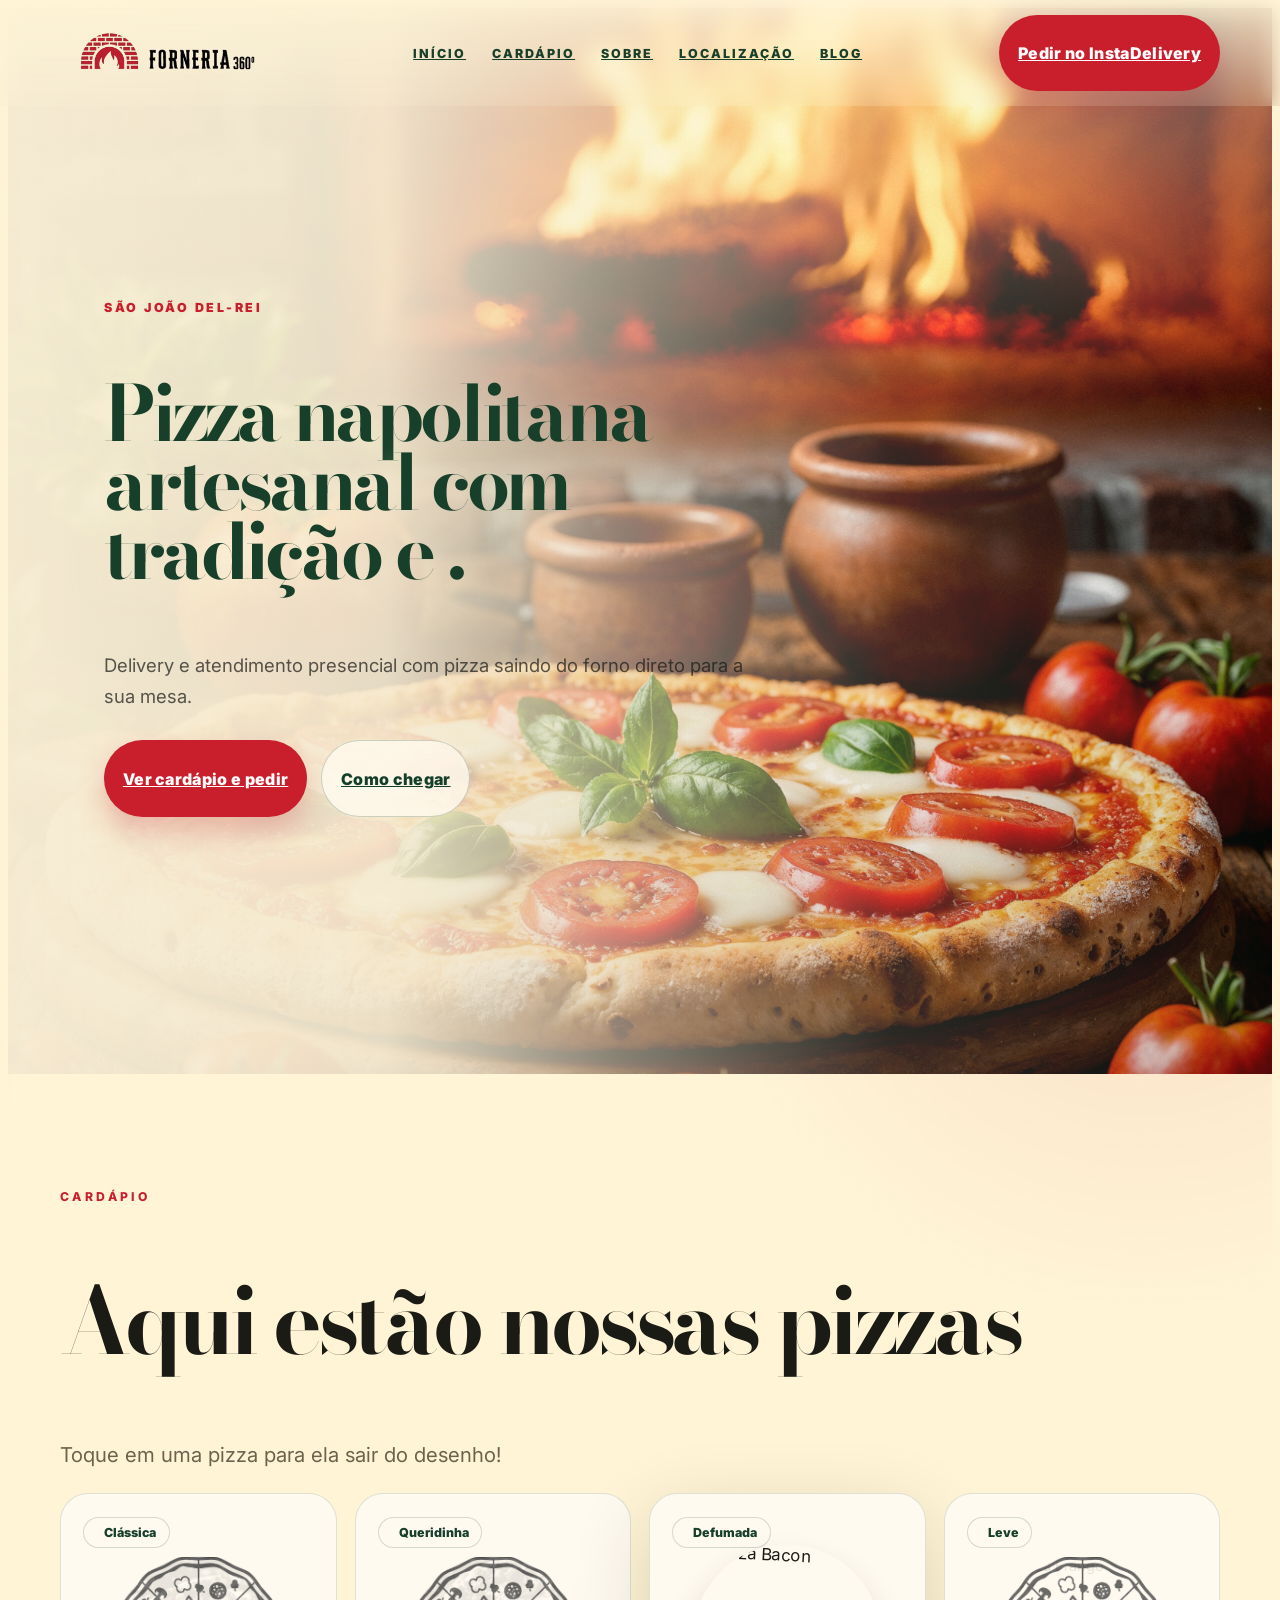
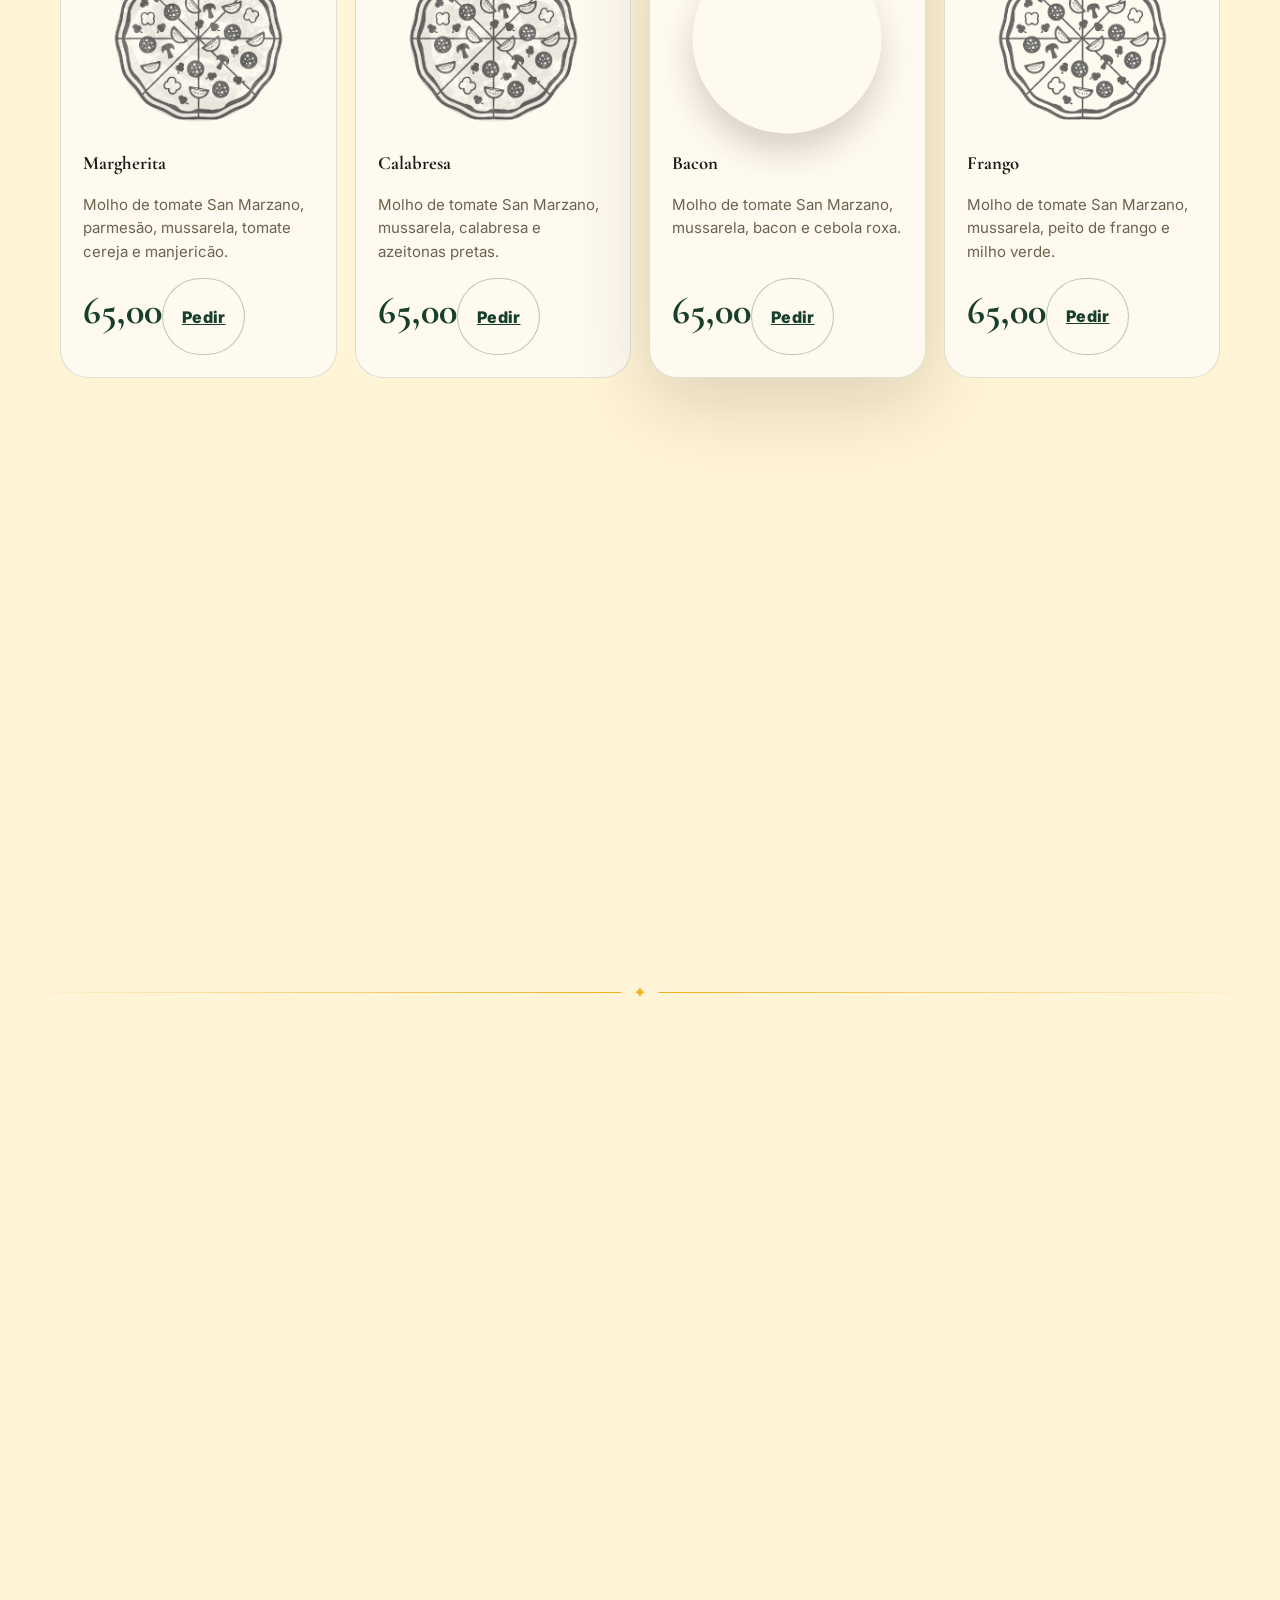
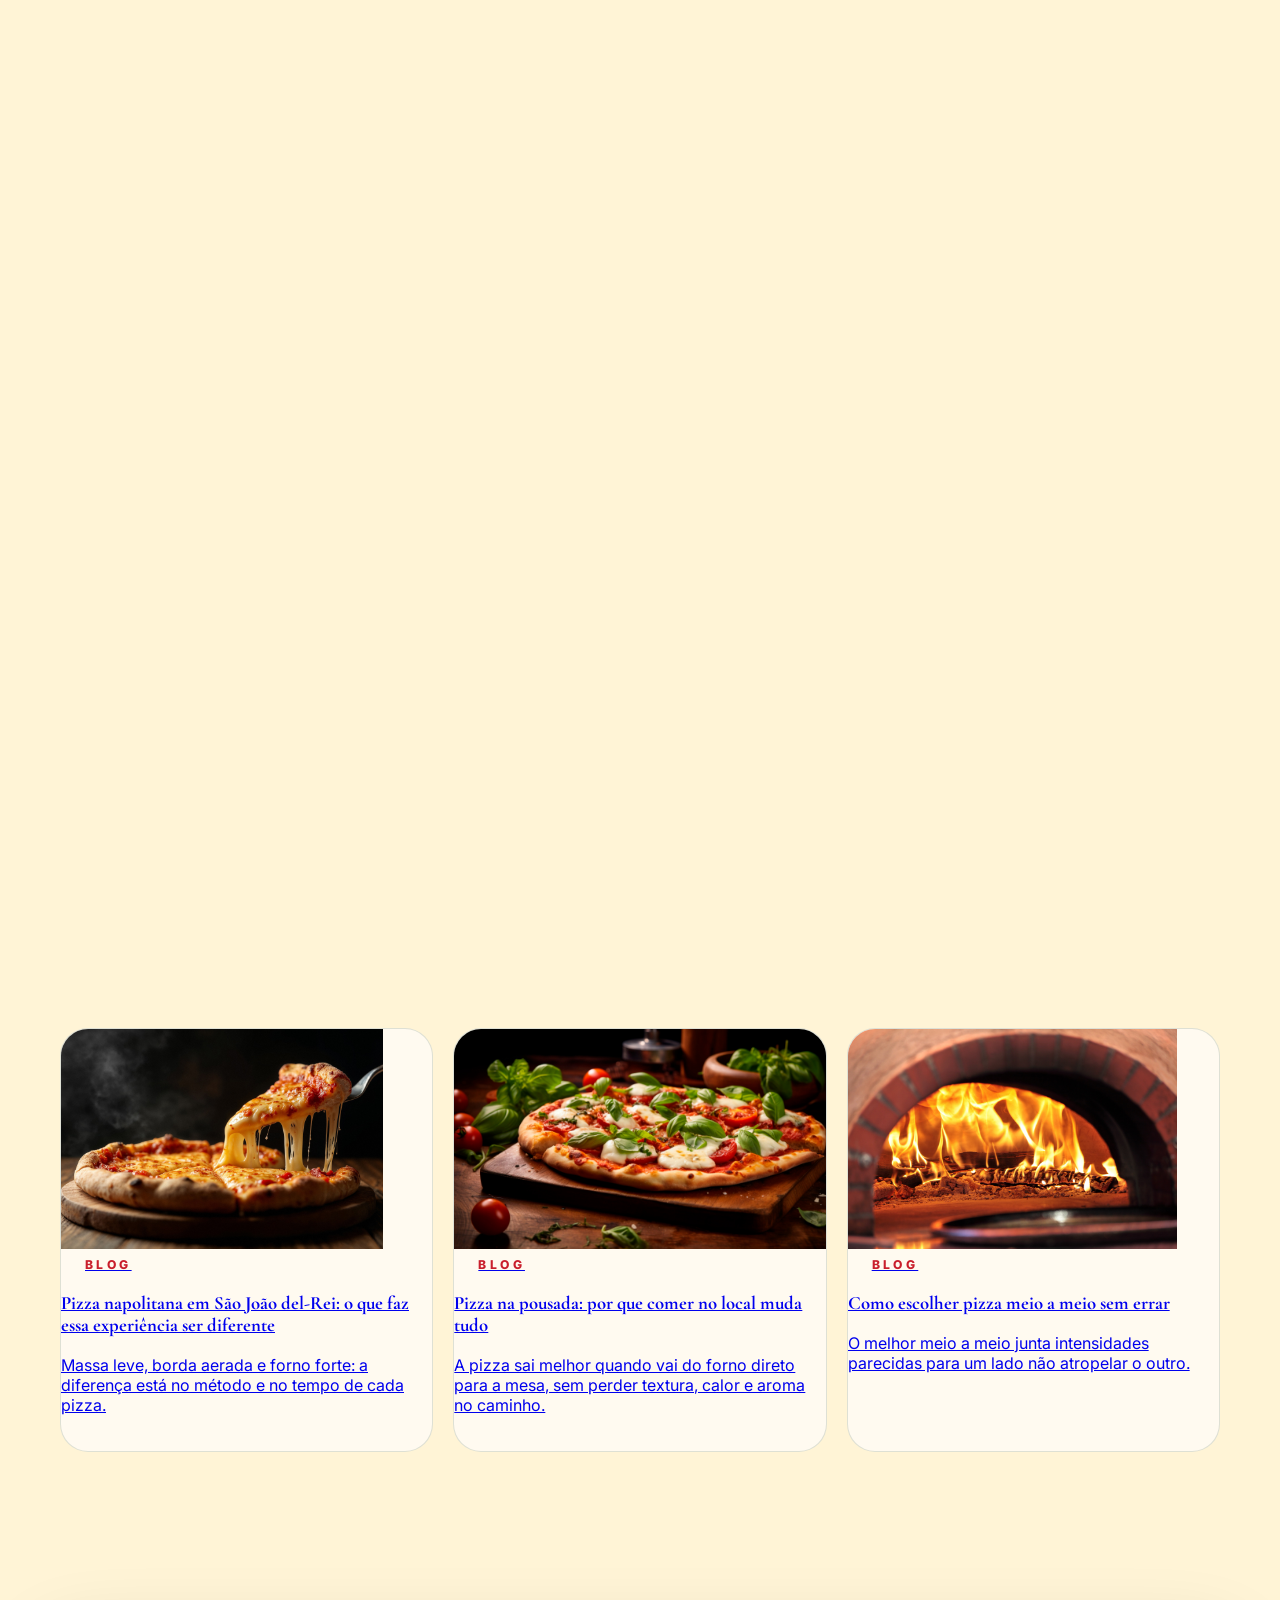
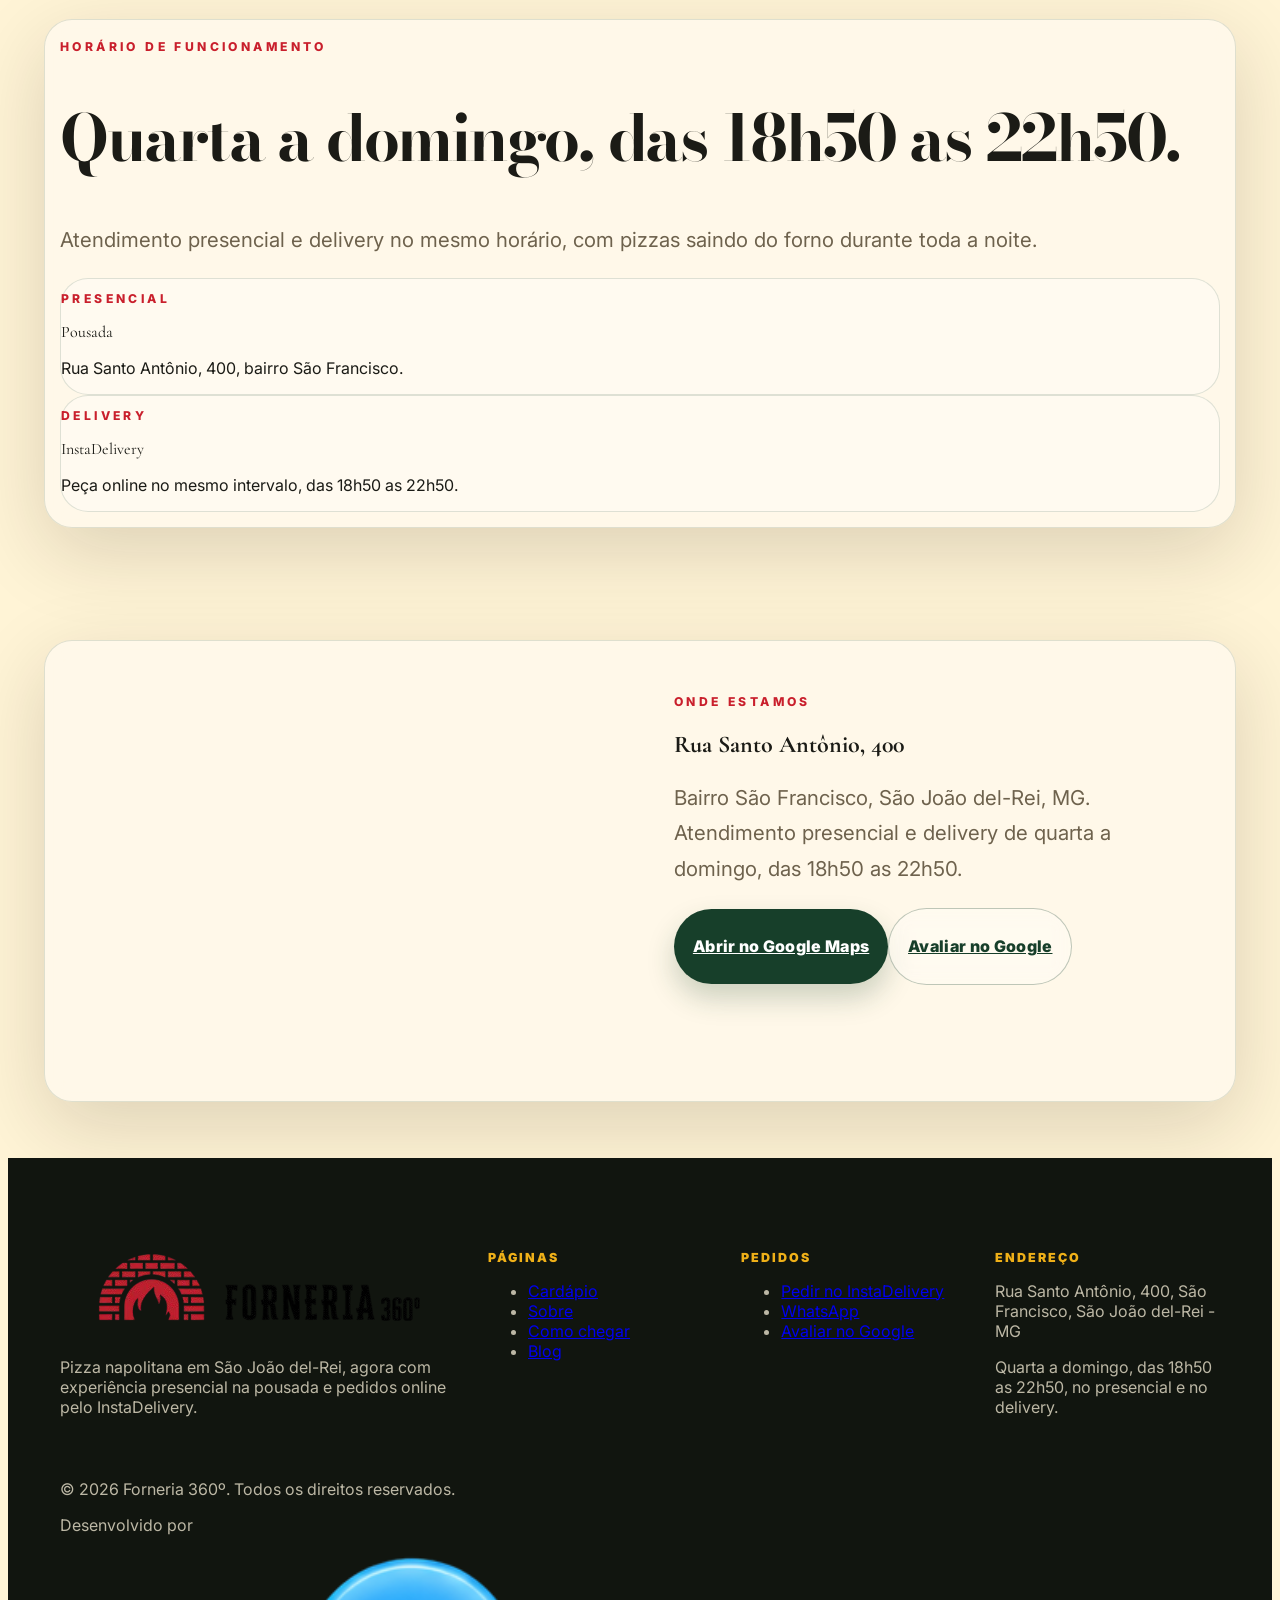
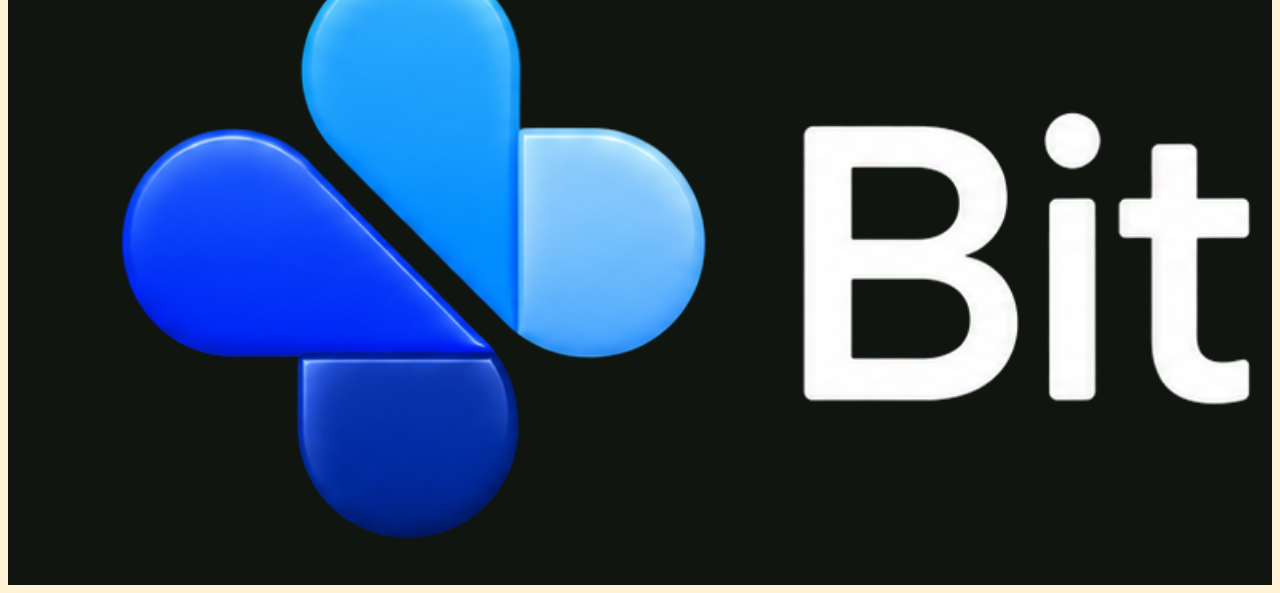
==== commit 61c06c5d: "ajusta largura imagem do dudu" ====
--- a/index.html
+++ b/index.html
@@ -1689,7 +1689,7 @@
           <img
             src="./assets/Foto do Dudu.png"
             alt="Placeholder para foto do Dudu, pizzaiolo da Forneria 360º"
-            class="max-h-[60vh]"
+            class="max-h-[100vh] md:max-h-[60vh]"
           />
           <div class="copy">
             <span class="eyebrow">o pizzaiolo</span>
